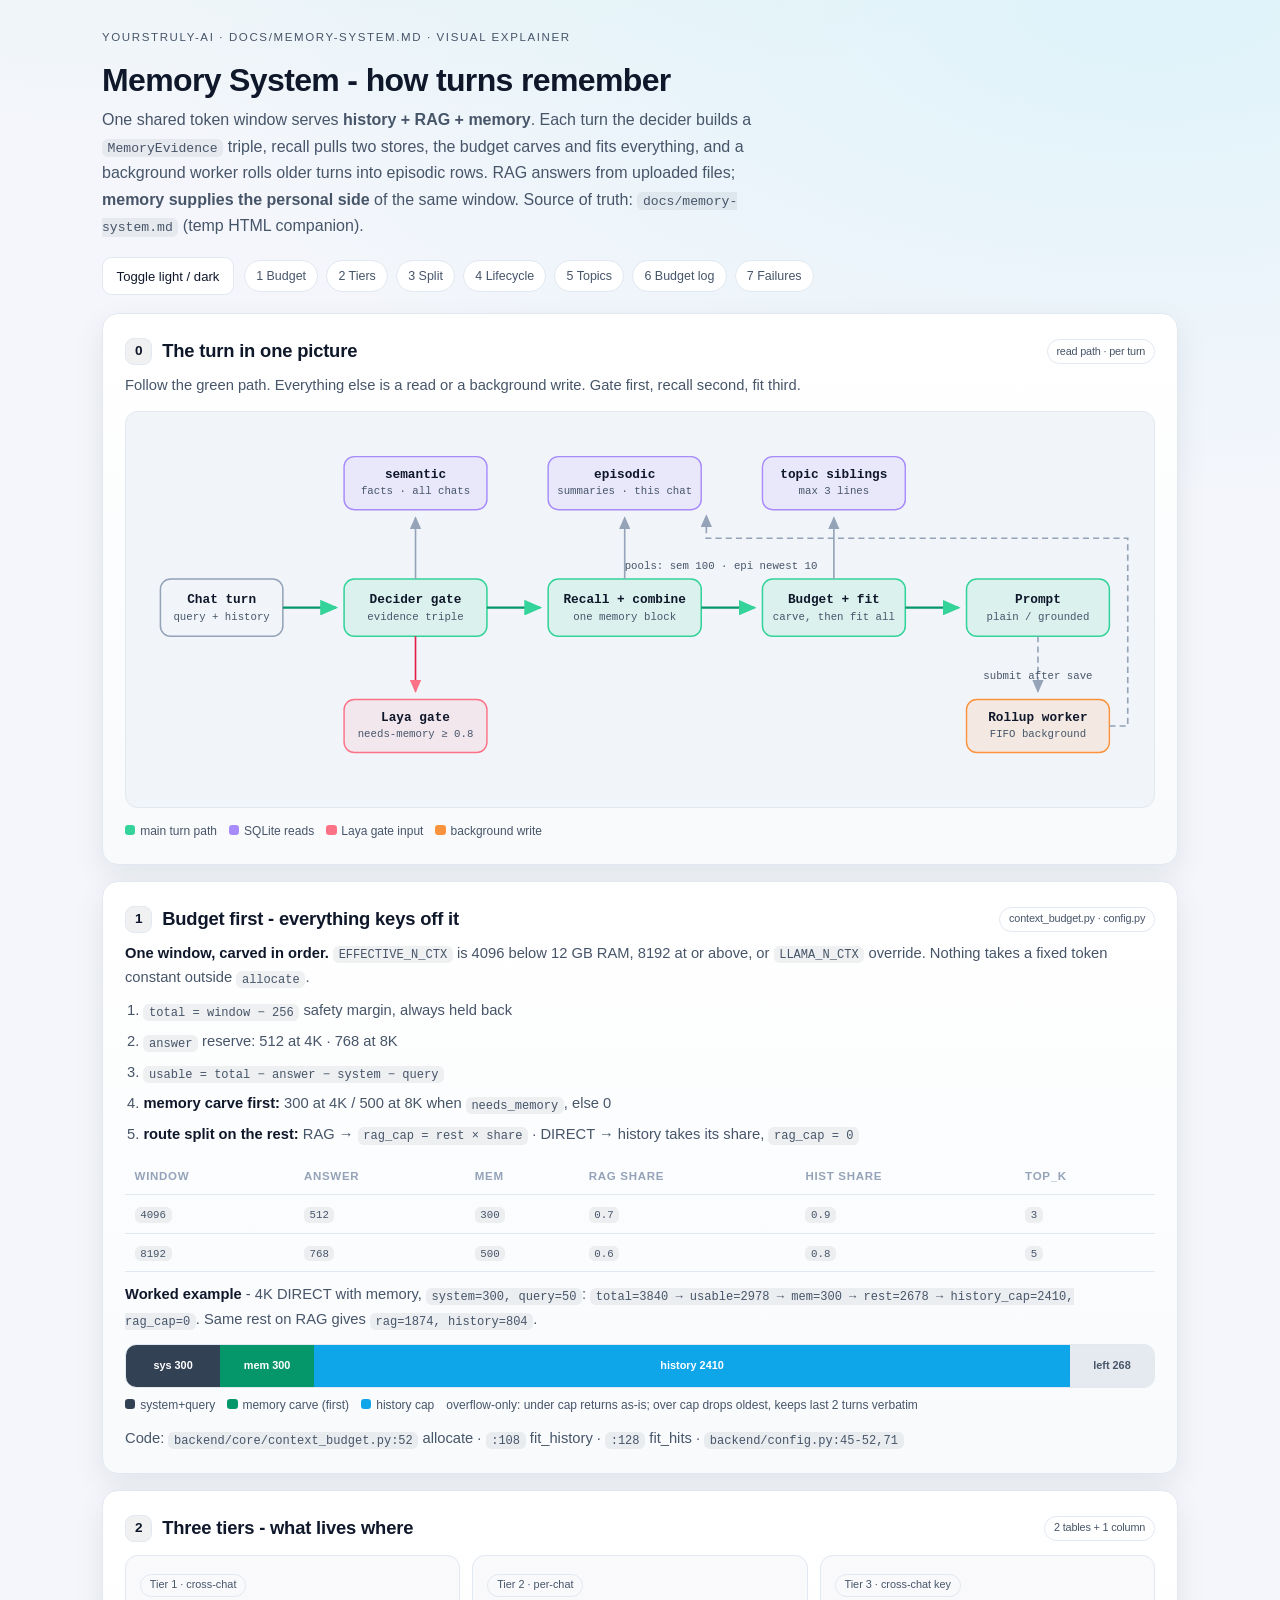
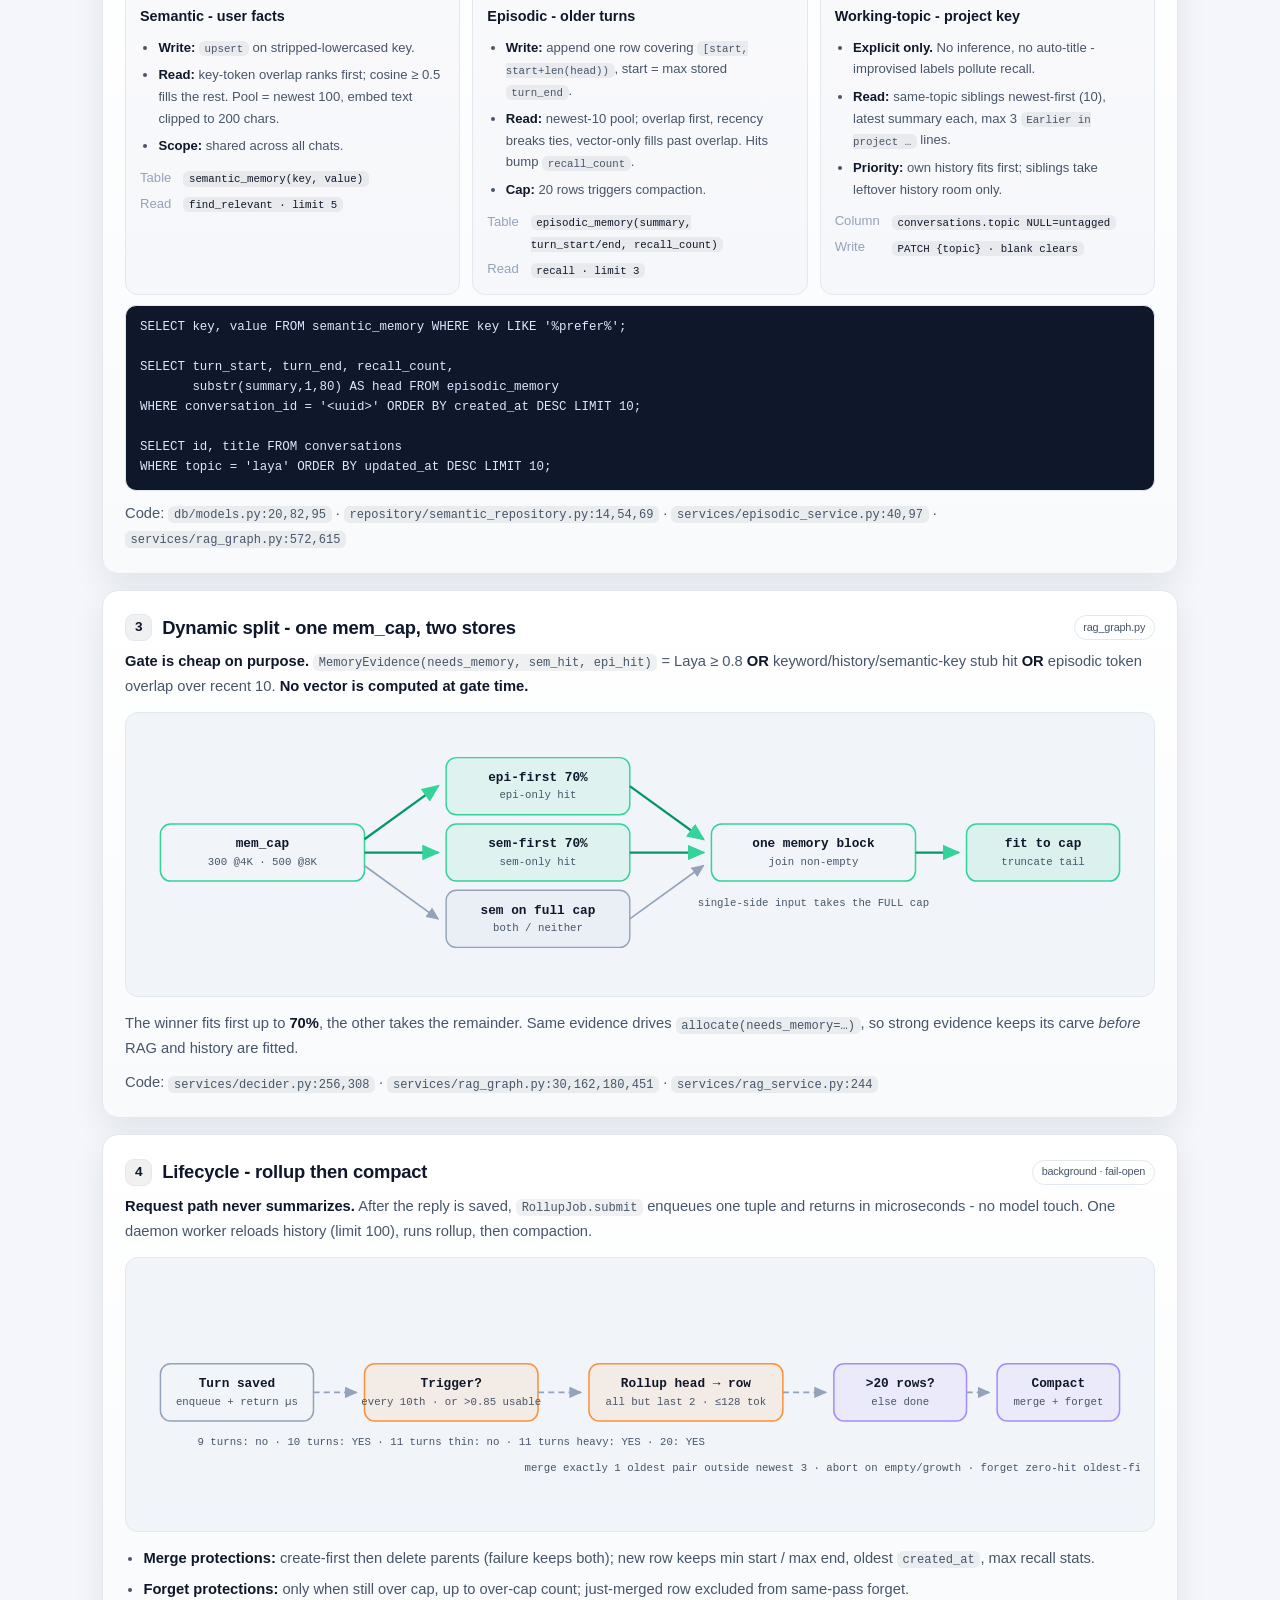
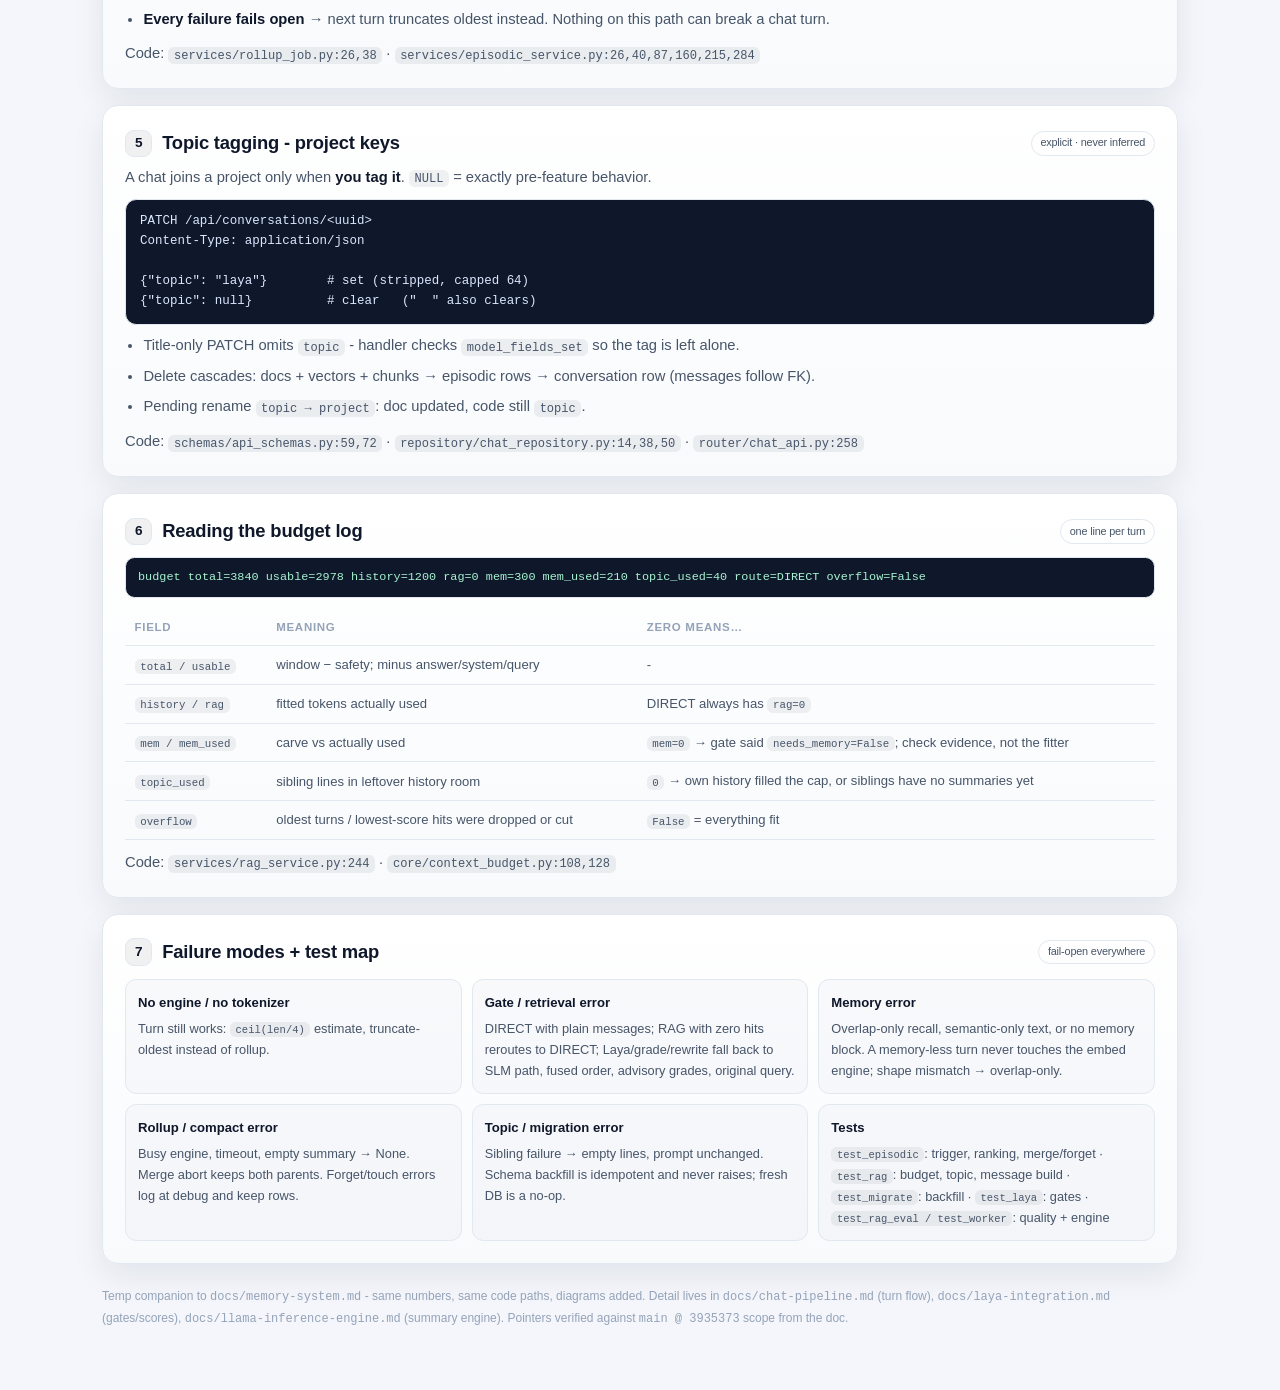
==== docs/memory-system-explainer.html @ 75b78ed2 "Fixed episodic memory rollup and doc update" ====
<!DOCTYPE html>
<html lang="en" data-theme="dark">
<head>
<meta charset="UTF-8">
<meta name="viewport" content="width=device-width, initial-scale=1.0">
<title>Memory System - Visual Explainer</title>
<script>
(function(){try{var t=null;try{t=localStorage.getItem('mem-ex-theme');}catch(_){}if(t!=='light'&&t!=='dark'){t=window.matchMedia('(prefers-color-scheme: light)').matches?'light':'dark';}document.documentElement.setAttribute('data-theme',t);}catch(_){}})();
function toggleTheme(){var h=document.documentElement;var n=h.getAttribute('data-theme')==='dark'?'light':'dark';h.setAttribute('data-theme',n);try{localStorage.setItem('mem-ex-theme',n);}catch(_){}}
</script>
<style>
:root,[data-theme="dark"]{--bg:#070b16;--bg2:#0b1224;--panel:#0f1830;--panel2:#111c36;--border:#1e2b4d;--text:#e8edf7;--muted:#9aa7c4;--faint:#64748b;--acc:#34d399;--acc2:#22d3ee;--amber:#fbbf24;--rose:#fb7185;--vio:#a78bfa;--chip:rgba(148,163,184,.12);--code-bg:#0a1122;--shadow:0 12px 40px rgba(0,0,0,.35);}
[data-theme="light"]{--bg:#f4f6fb;--bg2:#eef1f8;--panel:#ffffff;--panel2:#f8fafc;--border:#e2e8f0;--text:#0f172a;--muted:#475569;--faint:#94a3b8;--acc:#059669;--acc2:#0284c7;--amber:#b45309;--rose:#e11d48;--vio:#7c3aed;--chip:rgba(15,23,42,.06);--code-bg:#0f172a;--shadow:0 12px 32px rgba(15,23,42,.08);}
*{margin:0;padding:0;box-sizing:border-box}
body{font-family:-apple-system,BlinkMacSystemFont,"Segoe UI",Roboto,Inter,Arial,sans-serif;background:radial-gradient(1200px 600px at 20% -10%,rgba(52,211,153,.12),transparent),radial-gradient(1000px 500px at 90% 0%,rgba(34,211,238,.1),transparent),var(--bg);color:var(--text);line-height:1.65;min-height:100vh}
a{color:var(--acc2)}
.wrap{max-width:1120px;margin:0 auto;padding:28px 22px 80px}
.topbar{display:flex;align-items:center;gap:12px;flex-wrap:wrap;margin-bottom:14px}
.eyebrow{font-size:.72rem;letter-spacing:.14em;text-transform:uppercase;color:var(--muted)}
h1{font-size:2rem;letter-spacing:-.02em;line-height:1.2}
.sub{color:var(--muted);max-width:78ch;margin-top:8px}
.sub code,.card code,.fitem code,td code,li code{font-family:ui-monospace,SFMono-Regular,Menlo,Consolas,monospace;font-size:.82em;background:var(--chip);padding:.1rem .35rem;border-radius:.35rem}
.toolbar{display:flex;gap:10px;align-items:center;margin:18px 0;flex-wrap:wrap}
button{font:inherit;font-size:.82rem;background:var(--panel);color:var(--text);border:1px solid var(--border);border-radius:.6rem;padding:.45rem .85rem;cursor:pointer}
button:hover{border-color:var(--acc)}
.toc{display:flex;gap:8px;flex-wrap:wrap}
.toc a{font-size:.78rem;text-decoration:none;color:var(--muted);border:1px solid var(--border);background:var(--panel);padding:.3rem .7rem;border-radius:999px}
.toc a:hover{color:var(--text);border-color:var(--acc)}
.grid{display:grid;gap:16px}
.card{background:linear-gradient(180deg,var(--panel),var(--panel2));border:1px solid var(--border);border-radius:1rem;padding:22px;box-shadow:var(--shadow)}
.card h2{font-size:1.15rem;letter-spacing:-.01em;margin-bottom:6px;display:flex;gap:10px;align-items:center}
.num{display:inline-flex;width:1.7rem;height:1.7rem;border-radius:.55rem;align-items:center;justify-content:center;font-size:.85rem;font-weight:700;background:var(--chip);border:1px solid var(--border);flex:none}
.card h2 .tag{margin-left:auto;font-size:.68rem;color:var(--muted);font-weight:400;border:1px solid var(--border);padding:.15rem .55rem;border-radius:999px;white-space:nowrap}
.card p,.card li{color:var(--muted);font-size:.92rem}
.card p strong,.card li strong{color:var(--text)}
.card ul,.card ol{padding-left:1.15rem;margin-top:8px;display:grid;gap:6px}
.diagram{background:rgba(0,0,0,.18);border:1px solid var(--border);border-radius:.8rem;padding:14px;margin:14px 0;overflow-x:auto}
[data-theme="light"] .diagram{background:#f1f5f9}
.diagram svg{display:block;min-width:760px;width:100%;height:auto;font-family:ui-monospace,Menlo,Consolas,monospace}
.nt{font-size:12.5px;font-weight:700;fill:var(--text)}
.ns{font-size:10.5px;fill:var(--muted)}
.el{font-size:10.5px;fill:var(--muted)}
.edge{stroke:var(--faint);stroke-width:1.6;fill:none}
.edge.main{stroke:var(--acc);stroke-width:2.2}
.edge.gate{stroke:var(--rose);stroke-width:1.6}
.edge.bg{stroke-dasharray:6 4}
.cols{display:grid;grid-template-columns:repeat(auto-fit,minmax(240px,1fr));gap:12px;margin-top:12px}
.tier{border:1px solid var(--border);border-radius:.8rem;padding:14px;background:rgba(148,163,184,.05)}
.tier h3{font-size:.9rem;margin-bottom:6px}
.tier p,.tier li{font-size:.82rem}
.pill{display:inline-block;font-size:.68rem;border:1px solid var(--border);border-radius:999px;padding:.1rem .55rem;margin-bottom:8px;color:var(--muted)}
.kv{display:grid;grid-template-columns:auto 1fr;gap:4px 12px;font-size:.82rem;margin-top:10px}
.kv dt{color:var(--faint)} .kv dd{color:var(--muted)}
.kv dd code{color:var(--text)}
pre{background:var(--code-bg);color:#dbe7ff;border:1px solid var(--border);border-radius:.7rem;padding:12px 14px;overflow-x:auto;font-size:.78rem;line-height:1.6;margin-top:10px}
.bar{display:flex;height:44px;border-radius:.7rem;overflow:hidden;border:1px solid var(--border);margin-top:12px;font-size:.68rem;font-weight:700}
.bar div{display:flex;align-items:center;justify-content:center;white-space:nowrap;overflow:hidden}
.b-sys{background:#334155;color:#fff}.b-mem{background:#059669;color:#fff}.b-hist{background:#0ea5e9;color:#fff}.b-rag{background:#7c3aed;color:#fff}.b-left{background:rgba(148,163,184,.2);color:var(--muted)}
.legend{display:flex;gap:12px;flex-wrap:wrap;font-size:.75rem;color:var(--muted);margin-top:8px}
.sw{display:inline-block;width:.65rem;height:.65rem;border-radius:.2rem;margin-right:.3rem;vertical-align:baseline}
table{width:100%;border-collapse:collapse;margin-top:12px;font-size:.82rem}
th,td{text-align:left;padding:.5rem .6rem;border-bottom:1px solid var(--border)}
th{color:var(--faint);font-weight:600;font-size:.72rem;text-transform:uppercase;letter-spacing:.06em}
td{color:var(--muted)}
.logline{font-family:ui-monospace,Menlo,Consolas,monospace;font-size:.74rem;background:var(--code-bg);color:#a7f3d0;border:1px solid var(--border);border-radius:.6rem;padding:10px 12px;margin-top:10px;overflow-x:auto;white-space:nowrap}
.fail{display:grid;grid-template-columns:repeat(auto-fit,minmax(260px,1fr));gap:10px;margin-top:12px}
.fitem{border:1px solid var(--border);border-radius:.7rem;padding:12px;font-size:.8rem;color:var(--muted);background:rgba(148,163,184,.05)}
.fitem b{color:var(--text);display:block;margin-bottom:4px;font-size:.82rem}
footer{color:var(--faint);font-size:.75rem;margin-top:22px;line-height:1.7}
.src{font-size:.75rem;color:var(--faint);margin-top:10px}
@media(max-width:640px){h1{font-size:1.5rem}.card{padding:16px}}
</style>
</head>
<body>
<div class="wrap">
<div class="topbar"><span class="eyebrow">YoursTruly-AI · docs/memory-system.md · visual explainer</span></div>
<h1>Memory System - how turns remember</h1>
<p class="sub">One shared token window serves <strong>history + RAG + memory</strong>. Each turn the decider builds a <code>MemoryEvidence</code> triple, recall pulls two stores, the budget carves and fits everything, and a background worker rolls older turns into episodic rows. RAG answers from uploaded files; <strong>memory supplies the personal side</strong> of the same window. Source of truth: <code>docs/memory-system.md</code> (temp HTML companion).</p>
<div class="toolbar">
<button onclick="toggleTheme()">Toggle light / dark</button>
<div class="toc">
<a href="#budget">1 Budget</a><a href="#tiers">2 Tiers</a><a href="#split">3 Split</a><a href="#lifecycle">4 Lifecycle</a><a href="#topic">5 Topics</a><a href="#log">6 Budget log</a><a href="#fail">7 Failures</a>
</div>
</div>

<div class="grid">

<!-- OVERVIEW -->
<div class="card">
<h2><span class="num">0</span> The turn in one picture <span class="tag">read path · per turn</span></h2>
<p>Follow the green path. Everything else is a read or a background write. Gate first, recall second, fit third.</p>
<div class="diagram">
<svg viewBox="0 0 980 360" role="img" aria-label="Memory turn overview">
<defs><marker id="aM" markerWidth="8" markerHeight="7" refX="7" refY="3.5" orient="auto"><path d="M0,0 L8,3.5 L0,7 z" fill="#34d399"></path></marker><marker id="aG" markerWidth="8" markerHeight="7" refX="7" refY="3.5" orient="auto"><path d="M0,0 L8,3.5 L0,7 z" fill="#94a3b8"></path></marker><marker id="aR" markerWidth="8" markerHeight="7" refX="7" refY="3.5" orient="auto"><path d="M0,0 L8,3.5 L0,7 z" fill="#fb7185"></path></marker></defs>
<rect x="20" y="150" width="120" height="56" rx="10" fill="none" stroke="#94a3b8" stroke-width="1.5"/><text class="nt" x="80" y="173" text-anchor="middle">Chat turn</text><text class="ns" x="80" y="190" text-anchor="middle">query + history</text>
<rect x="200" y="150" width="140" height="56" rx="10" fill="rgba(52,211,153,.12)" stroke="#34d399" stroke-width="1.5"/><text class="nt" x="270" y="173" text-anchor="middle">Decider gate</text><text class="ns" x="270" y="190" text-anchor="middle">evidence triple</text>
<rect x="400" y="150" width="150" height="56" rx="10" fill="rgba(52,211,153,.12)" stroke="#34d399" stroke-width="1.5"/><text class="nt" x="475" y="173" text-anchor="middle">Recall + combine</text><text class="ns" x="475" y="190" text-anchor="middle">one memory block</text>
<rect x="610" y="150" width="140" height="56" rx="10" fill="rgba(52,211,153,.12)" stroke="#34d399" stroke-width="1.5"/><text class="nt" x="680" y="173" text-anchor="middle">Budget + fit</text><text class="ns" x="680" y="190" text-anchor="middle">carve, then fit all</text>
<rect x="810" y="150" width="140" height="56" rx="10" fill="rgba(52,211,153,.12)" stroke="#34d399" stroke-width="1.5"/><text class="nt" x="880" y="173" text-anchor="middle">Prompt</text><text class="ns" x="880" y="190" text-anchor="middle">plain / grounded</text>
<rect x="200" y="30" width="140" height="52" rx="10" fill="rgba(167,139,250,.12)" stroke="#a78bfa" stroke-width="1.4"/><text class="nt" x="270" y="51" text-anchor="middle">semantic</text><text class="ns" x="270" y="67" text-anchor="middle">facts · all chats</text>
<rect x="400" y="30" width="150" height="52" rx="10" fill="rgba(167,139,250,.12)" stroke="#a78bfa" stroke-width="1.4"/><text class="nt" x="475" y="51" text-anchor="middle">episodic</text><text class="ns" x="475" y="67" text-anchor="middle">summaries · this chat</text>
<rect x="610" y="30" width="140" height="52" rx="10" fill="rgba(167,139,250,.12)" stroke="#a78bfa" stroke-width="1.4"/><text class="nt" x="680" y="51" text-anchor="middle">topic siblings</text><text class="ns" x="680" y="67" text-anchor="middle">max 3 lines</text>
<rect x="200" y="268" width="140" height="52" rx="10" fill="rgba(251,113,133,.1)" stroke="#fb7185" stroke-width="1.4"/><text class="nt" x="270" y="289" text-anchor="middle">Laya gate</text><text class="ns" x="270" y="305" text-anchor="middle">needs-memory ≥ 0.8</text>
<rect x="810" y="268" width="140" height="52" rx="10" fill="rgba(251,146,60,.12)" stroke="#fb923c" stroke-width="1.4"/><text class="nt" x="880" y="289" text-anchor="middle">Rollup worker</text><text class="ns" x="880" y="305" text-anchor="middle">FIFO background</text>
<line class="edge main" x1="140" y1="178" x2="192" y2="178" marker-end="url(#aM)"/><line class="edge main" x1="340" y1="178" x2="392" y2="178" marker-end="url(#aM)"/><line class="edge main" x1="550" y1="178" x2="602" y2="178" marker-end="url(#aM)"/><line class="edge main" x1="750" y1="178" x2="802" y2="178" marker-end="url(#aM)"/>
<line class="edge" x1="270" y1="150" x2="270" y2="90" marker-end="url(#aG)"/>
<line class="edge" x1="475" y1="150" x2="475" y2="90" marker-end="url(#aG)"/>
<line class="edge" x1="680" y1="150" x2="680" y2="90" marker-end="url(#aG)"/>
<line class="edge gate" x1="270" y1="206" x2="270" y2="260" marker-end="url(#aR)"/>
<line class="edge bg" x1="880" y1="206" x2="880" y2="260" marker-end="url(#aG)"/>
<path class="edge bg" d="M 950 294 L 968 294 L 968 110 L 555 110 L 555 88" marker-end="url(#aG)"/>
<text class="el" x="475" y="140">pools: sem 100 · epi newest 10</text>
<text class="el" x="880" y="248" text-anchor="middle">submit after save</text>
</svg>
</div>
<div class="legend"><span><span class="sw" style="background:#34d399"></span>main turn path</span><span><span class="sw" style="background:#a78bfa"></span>SQLite reads</span><span><span class="sw" style="background:#fb7185"></span>Laya gate input</span><span><span class="sw" style="background:#fb923c"></span>background write</span></div>
</div>

<!-- 1 BUDGET -->
<div class="card" id="budget">
<h2><span class="num">1</span> Budget first - everything keys off it <span class="tag">context_budget.py · config.py</span></h2>
<p><strong>One window, carved in order.</strong> <code>EFFECTIVE_N_CTX</code> is 4096 below 12 GB RAM, 8192 at or above, or <code>LLAMA_N_CTX</code> override. Nothing takes a fixed token constant outside <code>allocate</code>.</p>
<ol>
<li><code>total = window − 256</code> safety margin, always held back</li>
<li><code>answer</code> reserve: 512 at 4K · 768 at 8K</li>
<li><code>usable = total − answer − system − query</code></li>
<li><strong>memory carve first:</strong> 300 at 4K / 500 at 8K when <code>needs_memory</code>, else 0</li>
<li><strong>route split on the rest:</strong> RAG → <code>rag_cap = rest × share</code> · DIRECT → history takes its share, <code>rag_cap = 0</code></li>
</ol>
<table><tr><th>Window</th><th>Answer</th><th>Mem</th><th>RAG share</th><th>Hist share</th><th>top_k</th></tr>
<tr><td><code>4096</code></td><td><code>512</code></td><td><code>300</code></td><td><code>0.7</code></td><td><code>0.9</code></td><td><code>3</code></td></tr>
<tr><td><code>8192</code></td><td><code>768</code></td><td><code>500</code></td><td><code>0.6</code></td><td><code>0.8</code></td><td><code>5</code></td></tr></table>
<p style="margin-top:10px"><strong>Worked example</strong> - 4K DIRECT with memory, <code>system=300, query=50</code>: <code>total=3840 → usable=2978 → mem=300 → rest=2678 → history_cap=2410, rag_cap=0</code>. Same rest on RAG gives <code>rag=1874, history=804</code>.</p>
<div class="bar"><div class="b-sys" style="flex:300">sys 300</div><div class="b-mem" style="flex:300">mem 300</div><div class="b-hist" style="flex:2410">history 2410</div><div class="b-left" style="flex:268">left 268</div></div>
<div class="legend"><span><span class="sw" style="background:#334155"></span>system+query</span><span><span class="sw" style="background:#059669"></span>memory carve (first)</span><span><span class="sw" style="background:#0ea5e9"></span>history cap</span><span>overflow-only: under cap returns as-is; over cap drops oldest, keeps last 2 turns verbatim</span></div>
<p class="src">Code: <code>backend/core/context_budget.py:52</code> allocate · <code>:108</code> fit_history · <code>:128</code> fit_hits · <code>backend/config.py:45-52,71</code></p>
</div>

<!-- 2 TIERS -->
<div class="card" id="tiers">
<h2><span class="num">2</span> Three tiers - what lives where <span class="tag">2 tables + 1 column</span></h2>
<div class="cols">
<div class="tier"><span class="pill">Tier 1 · cross-chat</span><h3>Semantic - user facts</h3>
<ul><li><strong>Write:</strong> <code>upsert</code> on stripped-lowercased key.</li><li><strong>Read:</strong> key-token overlap ranks first; cosine ≥ 0.5 fills the rest. Pool = newest 100, embed text clipped to 200 chars.</li><li><strong>Scope:</strong> shared across all chats.</li></ul>
<dl class="kv"><dt>Table</dt><dd><code>semantic_memory(key, value)</code></dd><dt>Read</dt><dd><code>find_relevant · limit 5</code></dd></dl></div>
<div class="tier"><span class="pill">Tier 2 · per-chat</span><h3>Episodic - older turns</h3>
<ul><li><strong>Write:</strong> append one row covering <code>[start, start+len(head))</code>, start = max stored <code>turn_end</code>.</li><li><strong>Read:</strong> newest-10 pool; overlap first, recency breaks ties, vector-only fills past overlap. Hits bump <code>recall_count</code>.</li><li><strong>Cap:</strong> 20 rows triggers compaction.</li></ul>
<dl class="kv"><dt>Table</dt><dd><code>episodic_memory(summary, turn_start/end, recall_count)</code></dd><dt>Read</dt><dd><code>recall · limit 3</code></dd></dl></div>
<div class="tier"><span class="pill">Tier 3 · cross-chat key</span><h3>Working-topic - project key</h3>
<ul><li><strong>Explicit only.</strong> No inference, no auto-title - improvised labels pollute recall.</li><li><strong>Read:</strong> same-topic siblings newest-first (10), latest summary each, max 3 <code>Earlier in project …</code> lines.</li><li><strong>Priority:</strong> own history fits first; siblings take leftover history room only.</li></ul>
<dl class="kv"><dt>Column</dt><dd><code>conversations.topic NULL=untagged</code></dd><dt>Write</dt><dd><code>PATCH {topic} · blank clears</code></dd></dl></div>
</div>
<pre>SELECT key, value FROM semantic_memory WHERE key LIKE '%prefer%';

SELECT turn_start, turn_end, recall_count,
       substr(summary,1,80) AS head FROM episodic_memory
WHERE conversation_id = '&lt;uuid&gt;' ORDER BY created_at DESC LIMIT 10;

SELECT id, title FROM conversations
WHERE topic = 'laya' ORDER BY updated_at DESC LIMIT 10;</pre>
<p class="src">Code: <code>db/models.py:20,82,95</code> · <code>repository/semantic_repository.py:14,54,69</code> · <code>services/episodic_service.py:40,97</code> · <code>services/rag_graph.py:572,615</code></p>
</div>

<!-- 3 SPLIT -->
<div class="card" id="split">
<h2><span class="num">3</span> Dynamic split - one mem_cap, two stores <span class="tag">rag_graph.py</span></h2>
<p><strong>Gate is cheap on purpose.</strong> <code>MemoryEvidence(needs_memory, sem_hit, epi_hit)</code> = Laya ≥ 0.8 <strong>OR</strong> keyword/history/semantic-key stub hit <strong>OR</strong> episodic token overlap over recent 10. <strong>No vector is computed at gate time.</strong></p>
<div class="diagram">
<svg viewBox="0 0 980 250" role="img" aria-label="Memory split diagram">
<rect x="20" y="95" width="200" height="56" rx="10" fill="none" stroke="#34d399" stroke-width="1.5"/><text class="nt" x="120" y="118" text-anchor="middle">mem_cap</text><text class="ns" x="120" y="135" text-anchor="middle">300 @4K · 500 @8K</text>
<rect x="300" y="30" width="180" height="56" rx="10" fill="rgba(52,211,153,.1)" stroke="#34d399" stroke-width="1.4"/><text class="nt" x="390" y="53" text-anchor="middle">epi-first 70%</text><text class="ns" x="390" y="70" text-anchor="middle">epi-only hit</text>
<rect x="300" y="95" width="180" height="56" rx="10" fill="rgba(52,211,153,.1)" stroke="#34d399" stroke-width="1.4"/><text class="nt" x="390" y="118" text-anchor="middle">sem-first 70%</text><text class="ns" x="390" y="135" text-anchor="middle">sem-only hit</text>
<rect x="300" y="160" width="180" height="56" rx="10" fill="rgba(148,163,184,.08)" stroke="#94a3b8" stroke-width="1.4"/><text class="nt" x="390" y="183" text-anchor="middle">sem on full cap</text><text class="ns" x="390" y="200" text-anchor="middle">both / neither</text>
<rect x="560" y="95" width="200" height="56" rx="10" fill="none" stroke="#34d399" stroke-width="1.5"/><text class="nt" x="660" y="118" text-anchor="middle">one memory block</text><text class="ns" x="660" y="135" text-anchor="middle">join non-empty</text>
<rect x="810" y="95" width="150" height="56" rx="10" fill="rgba(52,211,153,.12)" stroke="#34d399" stroke-width="1.5"/><text class="nt" x="885" y="118" text-anchor="middle">fit to cap</text><text class="ns" x="885" y="135" text-anchor="middle">truncate tail</text>
<line class="edge main" x1="220" y1="110" x2="292" y2="58" marker-end="url(#aM)"/><line class="edge main" x1="220" y1="123" x2="292" y2="123" marker-end="url(#aM)"/><line class="edge" x1="220" y1="136" x2="292" y2="188" marker-end="url(#aG)"/>
<line class="edge main" x1="480" y1="58" x2="552" y2="110" marker-end="url(#aM)"/><line class="edge main" x1="480" y1="123" x2="552" y2="123" marker-end="url(#aM)"/><line class="edge" x1="480" y1="188" x2="552" y2="136" marker-end="url(#aG)"/>
<line class="edge main" x1="760" y1="123" x2="802" y2="123" marker-end="url(#aM)"/>
<text class="el" x="660" y="175" text-anchor="middle">single-side input takes the FULL cap</text>
</svg>
</div>
<p>The winner fits first up to <strong>70%</strong>, the other takes the remainder. Same evidence drives <code>allocate(needs_memory=…)</code>, so strong evidence keeps its carve <em>before</em> RAG and history are fitted.</p>
<p class="src">Code: <code>services/decider.py:256,308</code> · <code>services/rag_graph.py:30,162,180,451</code> · <code>services/rag_service.py:244</code></p>
</div>

<!-- 4 LIFECYCLE -->
<div class="card" id="lifecycle">
<h2><span class="num">4</span> Lifecycle - rollup then compact <span class="tag">background · fail-open</span></h2>
<p><strong>Request path never summarizes.</strong> After the reply is saved, <code>RollupJob.submit</code> enqueues one tuple and returns in microseconds - no model touch. One daemon worker reloads history (limit 100), runs rollup, then compaction.</p>
<div class="diagram">
<svg viewBox="0 0 980 240" role="img" aria-label="Rollup and compaction lifecycle">
<rect x="20" y="90" width="150" height="56" rx="10" fill="none" stroke="#94a3b8" stroke-width="1.5"/><text class="nt" x="95" y="113" text-anchor="middle">Turn saved</text><text class="ns" x="95" y="130" text-anchor="middle">enqueue + return µs</text>
<rect x="220" y="90" width="170" height="56" rx="10" fill="rgba(251,146,60,.1)" stroke="#fb923c" stroke-width="1.5"/><text class="nt" x="305" y="113" text-anchor="middle">Trigger?</text><text class="ns" x="305" y="130" text-anchor="middle">every 10th · or &gt;0.85 usable</text>
<rect x="440" y="90" width="190" height="56" rx="10" fill="rgba(251,146,60,.1)" stroke="#fb923c" stroke-width="1.5"/><text class="nt" x="535" y="113" text-anchor="middle">Rollup head → row</text><text class="ns" x="535" y="130" text-anchor="middle">all but last 2 · ≤128 tok</text>
<rect x="680" y="90" width="130" height="56" rx="10" fill="rgba(167,139,250,.1)" stroke="#a78bfa" stroke-width="1.5"/><text class="nt" x="745" y="113" text-anchor="middle">&gt;20 rows?</text><text class="ns" x="745" y="130" text-anchor="middle">else done</text>
<rect x="840" y="90" width="120" height="56" rx="10" fill="rgba(167,139,250,.1)" stroke="#a78bfa" stroke-width="1.5"/><text class="nt" x="900" y="113" text-anchor="middle">Compact</text><text class="ns" x="900" y="130" text-anchor="middle">merge + forget</text>
<line class="edge bg" x1="170" y1="118" x2="212" y2="118" marker-end="url(#aG)"/><line class="edge bg" x1="390" y1="118" x2="432" y2="118" marker-end="url(#aG)"/><line class="edge bg" x1="630" y1="118" x2="672" y2="118" marker-end="url(#aG)"/><line class="edge bg" x1="810" y1="118" x2="832" y2="118" marker-end="url(#aG)"/>
<text class="el" x="305" y="170" text-anchor="middle">9 turns: no · 10 turns: YES · 11 turns thin: no · 11 turns heavy: YES · 20: YES</text>
<text class="el" x="745" y="195" text-anchor="middle">merge exactly 1 oldest pair outside newest 3 · abort on empty/growth · forget zero-hit oldest-first outside newest 10</text>
</svg>
</div>
<ul>
<li><strong>Merge protections:</strong> create-first then delete parents (failure keeps both); new row keeps min start / max end, oldest <code>created_at</code>, max recall stats.</li>
<li><strong>Forget protections:</strong> only when still over cap, up to over-cap count; just-merged row excluded from same-pass forget.</li>
<li><strong>Every failure fails open</strong> → next turn truncates oldest instead. Nothing on this path can break a chat turn.</li>
</ul>
<p class="src">Code: <code>services/rollup_job.py:26,38</code> · <code>services/episodic_service.py:26,40,87,160,215,284</code></p>
</div>

<!-- 5 TOPIC -->
<div class="card" id="topic">
<h2><span class="num">5</span> Topic tagging - project keys <span class="tag">explicit · never inferred</span></h2>
<p>A chat joins a project only when <strong>you tag it</strong>. <code>NULL</code> = exactly pre-feature behavior.</p>
<pre>PATCH /api/conversations/&lt;uuid&gt;
Content-Type: application/json

{"topic": "laya"}        # set (stripped, capped 64)
{"topic": null}          # clear   ("  " also clears)</pre>
<ul>
<li>Title-only PATCH omits <code>topic</code> - handler checks <code>model_fields_set</code> so the tag is left alone.</li>
<li>Delete cascades: docs + vectors + chunks → episodic rows → conversation row (messages follow FK).</li>
<li>Pending rename <code>topic → project</code>: doc updated, code still <code>topic</code>.</li>
</ul>
<p class="src">Code: <code>schemas/api_schemas.py:59,72</code> · <code>repository/chat_repository.py:14,38,50</code> · <code>router/chat_api.py:258</code></p>
</div>

<!-- 6 LOG -->
<div class="card" id="log">
<h2><span class="num">6</span> Reading the budget log <span class="tag">one line per turn</span></h2>
<div class="logline">budget total=3840 usable=2978 history=1200 rag=0 mem=300 mem_used=210 topic_used=40 route=DIRECT overflow=False</div>
<table><tr><th>Field</th><th>Meaning</th><th>Zero means…</th></tr>
<tr><td><code>total / usable</code></td><td>window − safety; minus answer/system/query</td><td>-</td></tr>
<tr><td><code>history / rag</code></td><td>fitted tokens actually used</td><td>DIRECT always has <code>rag=0</code></td></tr>
<tr><td><code>mem / mem_used</code></td><td>carve vs actually used</td><td><code>mem=0</code> → gate said <code>needs_memory=False</code>; check evidence, not the fitter</td></tr>
<tr><td><code>topic_used</code></td><td>sibling lines in leftover history room</td><td><code>0</code> → own history filled the cap, or siblings have no summaries yet</td></tr>
<tr><td><code>overflow</code></td><td>oldest turns / lowest-score hits were dropped or cut</td><td><code>False</code> = everything fit</td></tr></table>
<p class="src">Code: <code>services/rag_service.py:244</code> · <code>core/context_budget.py:108,128</code></p>
</div>

<!-- 7 FAIL -->
<div class="card" id="fail">
<h2><span class="num">7</span> Failure modes + test map <span class="tag">fail-open everywhere</span></h2>
<div class="fail">
<div class="fitem"><b>No engine / no tokenizer</b>Turn still works: <code>ceil(len/4)</code> estimate, truncate-oldest instead of rollup.</div>
<div class="fitem"><b>Gate / retrieval error</b>DIRECT with plain messages; RAG with zero hits reroutes to DIRECT; Laya/grade/rewrite fall back to SLM path, fused order, advisory grades, original query.</div>
<div class="fitem"><b>Memory error</b>Overlap-only recall, semantic-only text, or no memory block. A memory-less turn never touches the embed engine; shape mismatch → overlap-only.</div>
<div class="fitem"><b>Rollup / compact error</b>Busy engine, timeout, empty summary → None. Merge abort keeps both parents. Forget/touch errors log at debug and keep rows.</div>
<div class="fitem"><b>Topic / migration error</b>Sibling failure → empty lines, prompt unchanged. Schema backfill is idempotent and never raises; fresh DB is a no-op.</div>
<div class="fitem"><b>Tests</b><code>test_episodic</code>: trigger, ranking, merge/forget · <code>test_rag</code>: budget, topic, message build · <code>test_migrate</code>: backfill · <code>test_laya</code>: gates · <code>test_rag_eval / test_worker</code>: quality + engine</div>
</div>
</div>

</div>
<footer>Temp companion to <code>docs/memory-system.md</code> - same numbers, same code paths, diagrams added. Detail lives in <code>docs/chat-pipeline.md</code> (turn flow), <code>docs/laya-integration.md</code> (gates/scores), <code>docs/llama-inference-engine.md</code> (summary engine). Pointers verified against <code>main @ 3935373</code> scope from the doc.</footer>
</div>
</body>
</html>
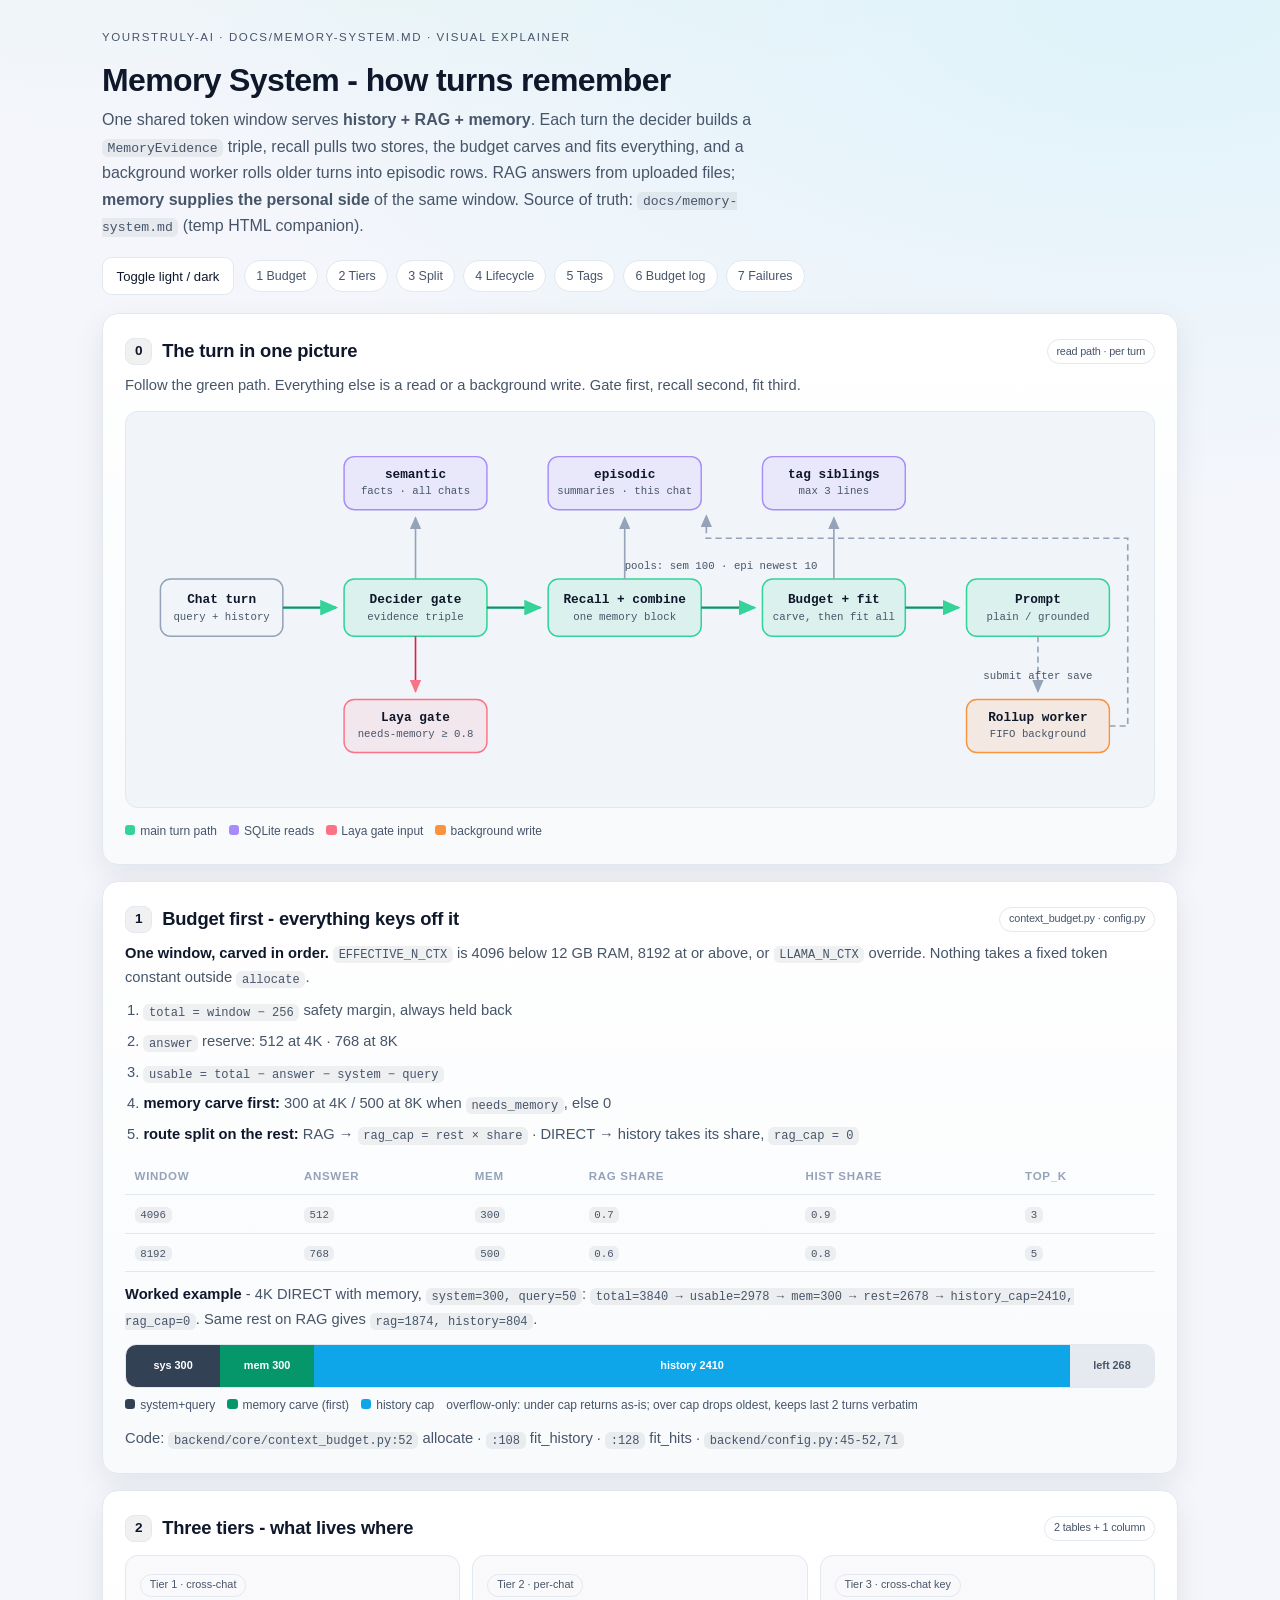
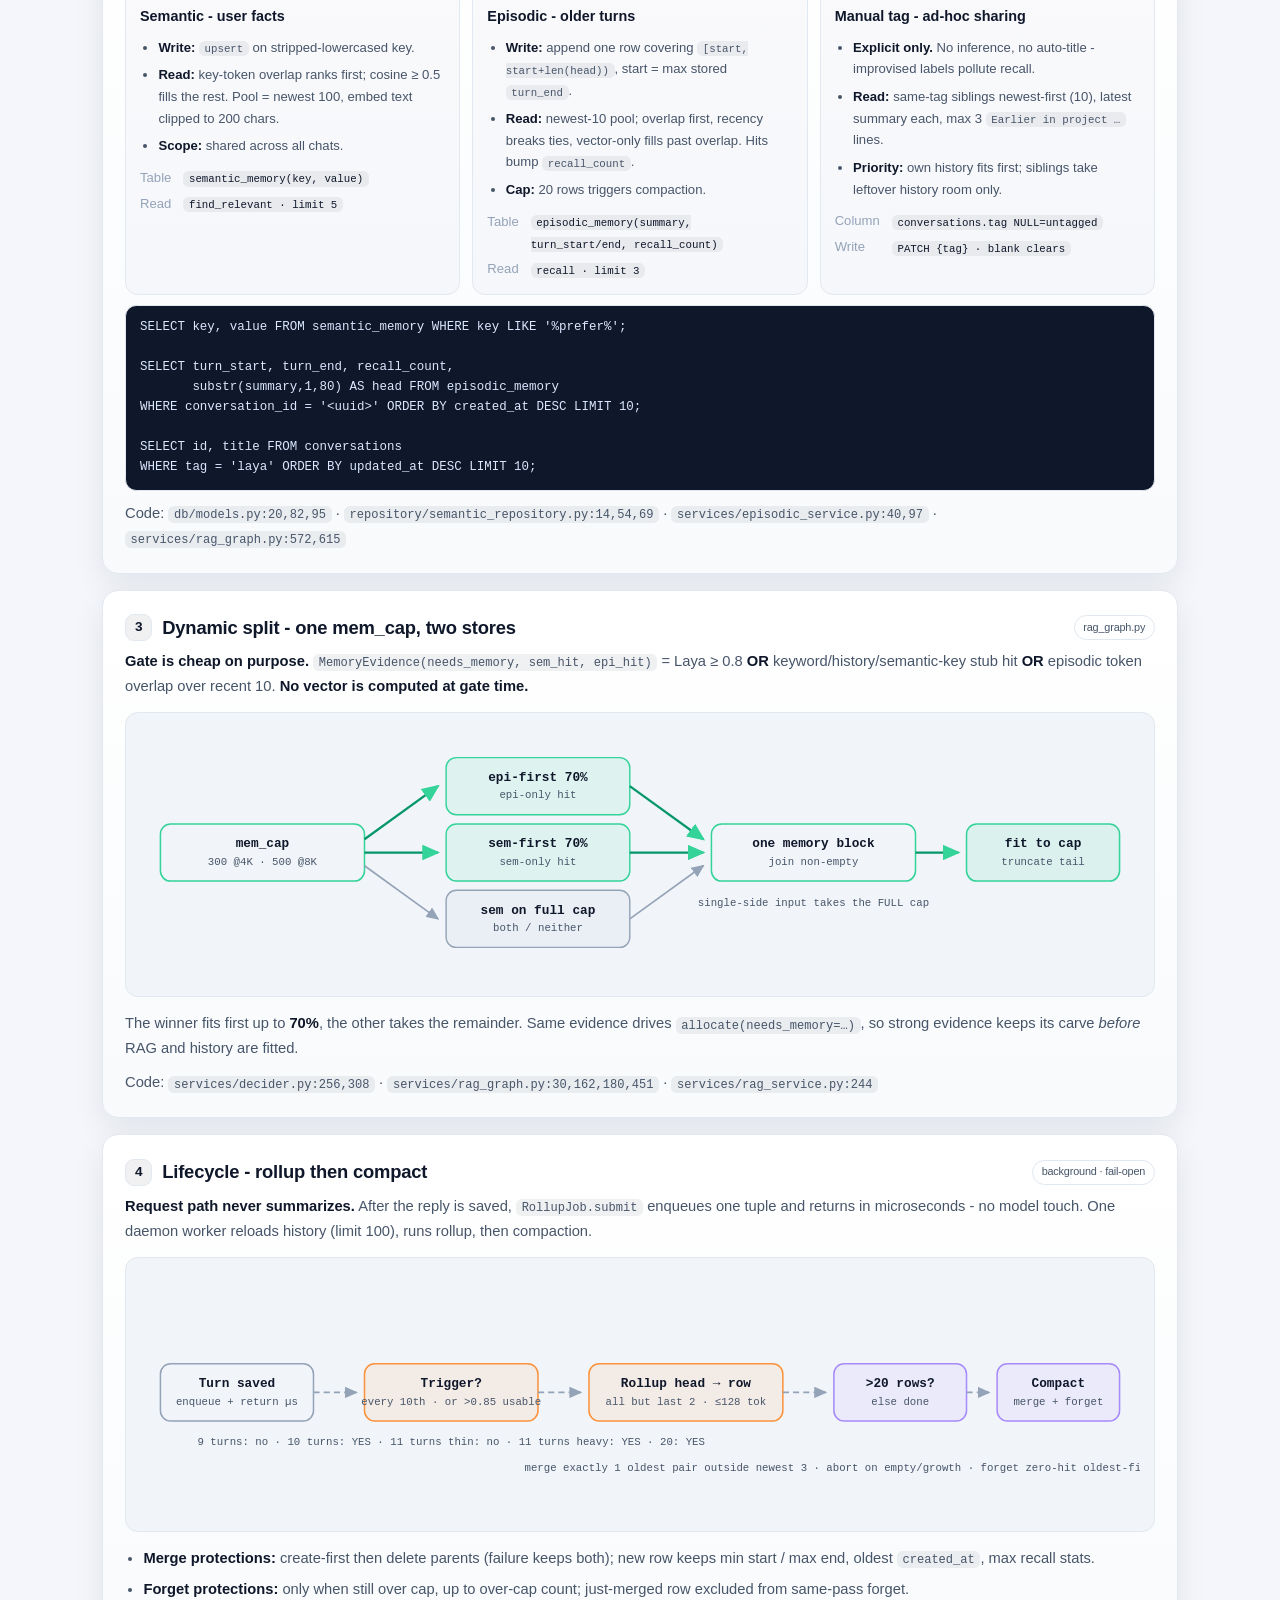
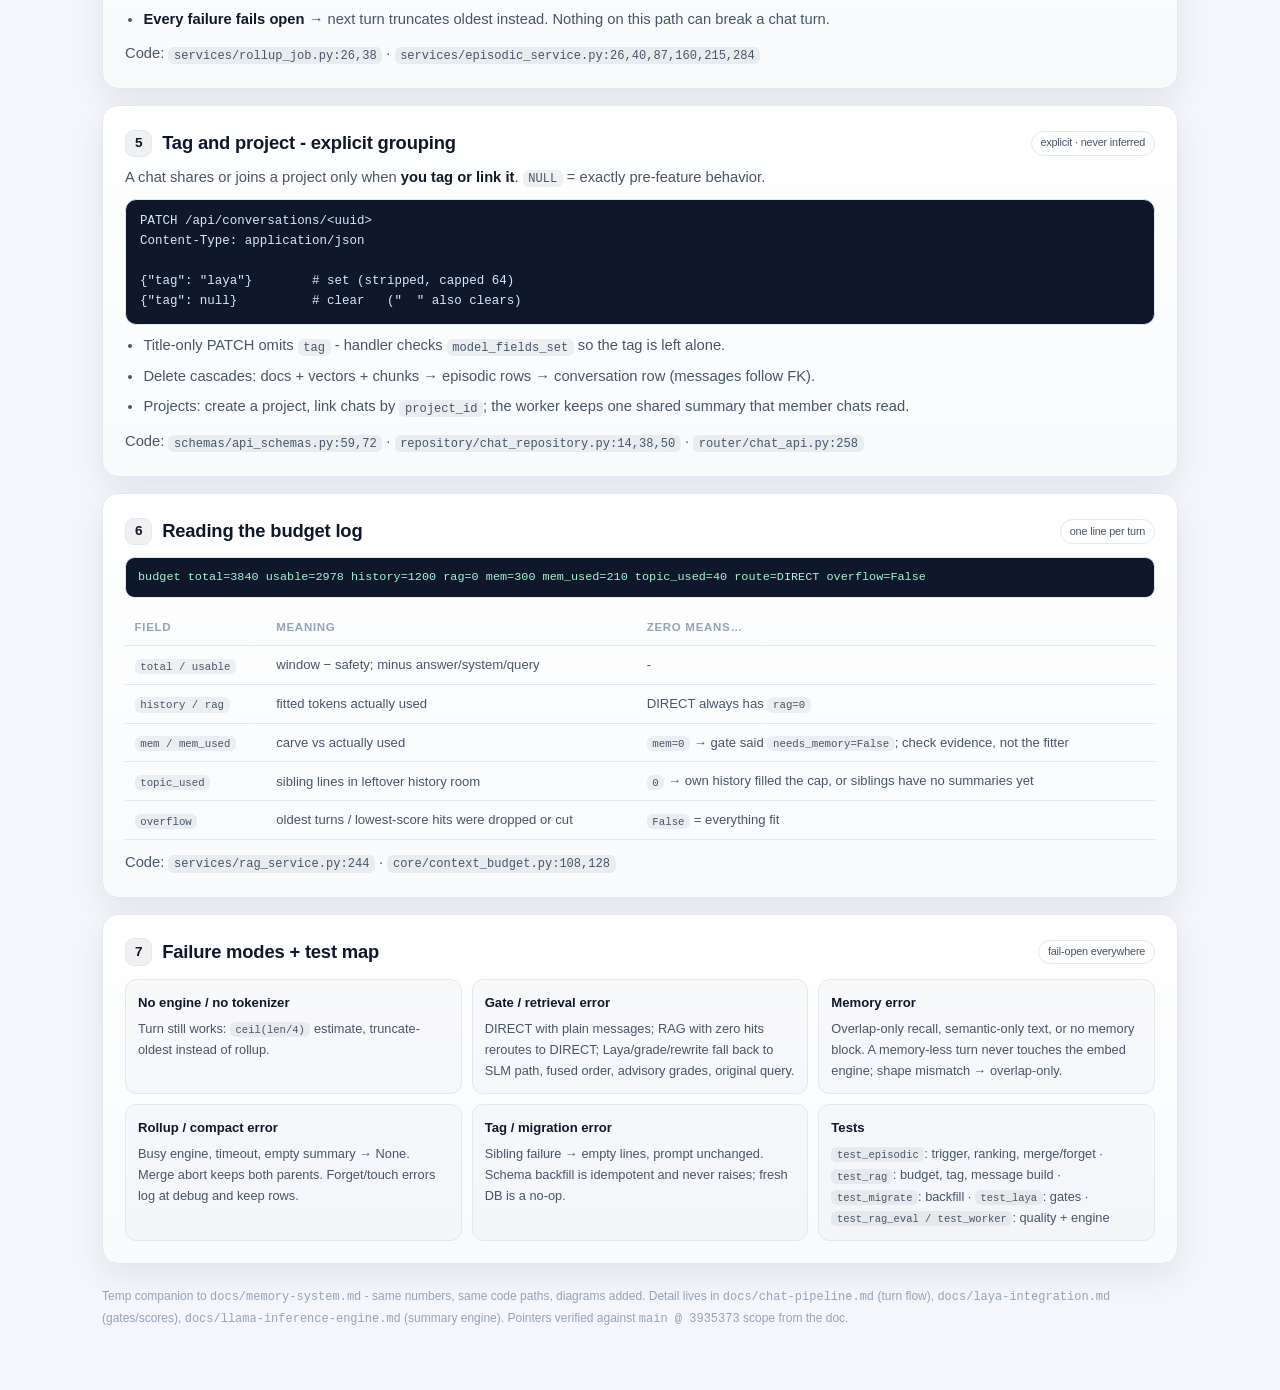
==== commit 64832dde: "feat(db): remove topic legacy, tag plus project only" ====
--- a/docs/memory-system-explainer.html
+++ b/docs/memory-system-explainer.html
@@ -79,7 +79,7 @@
 <div class="toolbar">
 <button onclick="toggleTheme()">Toggle light / dark</button>
 <div class="toc">
-<a href="#budget">1 Budget</a><a href="#tiers">2 Tiers</a><a href="#split">3 Split</a><a href="#lifecycle">4 Lifecycle</a><a href="#topic">5 Topics</a><a href="#log">6 Budget log</a><a href="#fail">7 Failures</a>
+<a href="#budget">1 Budget</a><a href="#tiers">2 Tiers</a><a href="#split">3 Split</a><a href="#lifecycle">4 Lifecycle</a><a href="#topic">5 Tags</a><a href="#log">6 Budget log</a><a href="#fail">7 Failures</a>
 </div>
 </div>
 
@@ -99,7 +99,7 @@
 <rect x="810" y="150" width="140" height="56" rx="10" fill="rgba(52,211,153,.12)" stroke="#34d399" stroke-width="1.5"/><text class="nt" x="880" y="173" text-anchor="middle">Prompt</text><text class="ns" x="880" y="190" text-anchor="middle">plain / grounded</text>
 <rect x="200" y="30" width="140" height="52" rx="10" fill="rgba(167,139,250,.12)" stroke="#a78bfa" stroke-width="1.4"/><text class="nt" x="270" y="51" text-anchor="middle">semantic</text><text class="ns" x="270" y="67" text-anchor="middle">facts · all chats</text>
 <rect x="400" y="30" width="150" height="52" rx="10" fill="rgba(167,139,250,.12)" stroke="#a78bfa" stroke-width="1.4"/><text class="nt" x="475" y="51" text-anchor="middle">episodic</text><text class="ns" x="475" y="67" text-anchor="middle">summaries · this chat</text>
-<rect x="610" y="30" width="140" height="52" rx="10" fill="rgba(167,139,250,.12)" stroke="#a78bfa" stroke-width="1.4"/><text class="nt" x="680" y="51" text-anchor="middle">topic siblings</text><text class="ns" x="680" y="67" text-anchor="middle">max 3 lines</text>
+<rect x="610" y="30" width="140" height="52" rx="10" fill="rgba(167,139,250,.12)" stroke="#a78bfa" stroke-width="1.4"/><text class="nt" x="680" y="51" text-anchor="middle">tag siblings</text><text class="ns" x="680" y="67" text-anchor="middle">max 3 lines</text>
 <rect x="200" y="268" width="140" height="52" rx="10" fill="rgba(251,113,133,.1)" stroke="#fb7185" stroke-width="1.4"/><text class="nt" x="270" y="289" text-anchor="middle">Laya gate</text><text class="ns" x="270" y="305" text-anchor="middle">needs-memory ≥ 0.8</text>
 <rect x="810" y="268" width="140" height="52" rx="10" fill="rgba(251,146,60,.12)" stroke="#fb923c" stroke-width="1.4"/><text class="nt" x="880" y="289" text-anchor="middle">Rollup worker</text><text class="ns" x="880" y="305" text-anchor="middle">FIFO background</text>
 <line class="edge main" x1="140" y1="178" x2="192" y2="178" marker-end="url(#aM)"/><line class="edge main" x1="340" y1="178" x2="392" y2="178" marker-end="url(#aM)"/><line class="edge main" x1="550" y1="178" x2="602" y2="178" marker-end="url(#aM)"/><line class="edge main" x1="750" y1="178" x2="802" y2="178" marker-end="url(#aM)"/>
@@ -146,9 +146,9 @@
 <div class="tier"><span class="pill">Tier 2 · per-chat</span><h3>Episodic - older turns</h3>
 <ul><li><strong>Write:</strong> append one row covering <code>[start, start+len(head))</code>, start = max stored <code>turn_end</code>.</li><li><strong>Read:</strong> newest-10 pool; overlap first, recency breaks ties, vector-only fills past overlap. Hits bump <code>recall_count</code>.</li><li><strong>Cap:</strong> 20 rows triggers compaction.</li></ul>
 <dl class="kv"><dt>Table</dt><dd><code>episodic_memory(summary, turn_start/end, recall_count)</code></dd><dt>Read</dt><dd><code>recall · limit 3</code></dd></dl></div>
-<div class="tier"><span class="pill">Tier 3 · cross-chat key</span><h3>Working-topic - project key</h3>
-<ul><li><strong>Explicit only.</strong> No inference, no auto-title - improvised labels pollute recall.</li><li><strong>Read:</strong> same-topic siblings newest-first (10), latest summary each, max 3 <code>Earlier in project …</code> lines.</li><li><strong>Priority:</strong> own history fits first; siblings take leftover history room only.</li></ul>
-<dl class="kv"><dt>Column</dt><dd><code>conversations.topic NULL=untagged</code></dd><dt>Write</dt><dd><code>PATCH {topic} · blank clears</code></dd></dl></div>
+<div class="tier"><span class="pill">Tier 3 · cross-chat key</span><h3>Manual tag - ad-hoc sharing</h3>
+<ul><li><strong>Explicit only.</strong> No inference, no auto-title - improvised labels pollute recall.</li><li><strong>Read:</strong> same-tag siblings newest-first (10), latest summary each, max 3 <code>Earlier in project …</code> lines.</li><li><strong>Priority:</strong> own history fits first; siblings take leftover history room only.</li></ul>
+<dl class="kv"><dt>Column</dt><dd><code>conversations.tag NULL=untagged</code></dd><dt>Write</dt><dd><code>PATCH {tag} · blank clears</code></dd></dl></div>
 </div>
 <pre>SELECT key, value FROM semantic_memory WHERE key LIKE '%prefer%';
 
@@ -157,7 +157,7 @@
 WHERE conversation_id = '&lt;uuid&gt;' ORDER BY created_at DESC LIMIT 10;
 
 SELECT id, title FROM conversations
-WHERE topic = 'laya' ORDER BY updated_at DESC LIMIT 10;</pre>
+WHERE tag = 'laya' ORDER BY updated_at DESC LIMIT 10;</pre>
 <p class="src">Code: <code>db/models.py:20,82,95</code> · <code>repository/semantic_repository.py:14,54,69</code> · <code>services/episodic_service.py:40,97</code> · <code>services/rag_graph.py:572,615</code></p>
 </div>
 
@@ -207,19 +207,19 @@
 <p class="src">Code: <code>services/rollup_job.py:26,38</code> · <code>services/episodic_service.py:26,40,87,160,215,284</code></p>
 </div>
 
-<!-- 5 TOPIC -->
+<!-- 5 TAG -->
 <div class="card" id="topic">
-<h2><span class="num">5</span> Topic tagging - project keys <span class="tag">explicit · never inferred</span></h2>
-<p>A chat joins a project only when <strong>you tag it</strong>. <code>NULL</code> = exactly pre-feature behavior.</p>
+<h2><span class="num">5</span> Tag and project - explicit grouping <span class="tag">explicit · never inferred</span></h2>
+<p>A chat shares or joins a project only when <strong>you tag or link it</strong>. <code>NULL</code> = exactly pre-feature behavior.</p>
 <pre>PATCH /api/conversations/&lt;uuid&gt;
 Content-Type: application/json
 
-{"topic": "laya"}        # set (stripped, capped 64)
-{"topic": null}          # clear   ("  " also clears)</pre>
+{"tag": "laya"}        # set (stripped, capped 64)
+{"tag": null}          # clear   ("  " also clears)</pre>
 <ul>
-<li>Title-only PATCH omits <code>topic</code> - handler checks <code>model_fields_set</code> so the tag is left alone.</li>
+<li>Title-only PATCH omits <code>tag</code> - handler checks <code>model_fields_set</code> so the tag is left alone.</li>
 <li>Delete cascades: docs + vectors + chunks → episodic rows → conversation row (messages follow FK).</li>
-<li>Pending rename <code>topic → project</code>: doc updated, code still <code>topic</code>.</li>
+<li>Projects: create a project, link chats by <code>project_id</code>; the worker keeps one shared summary that member chats read.</li>
 </ul>
 <p class="src">Code: <code>schemas/api_schemas.py:59,72</code> · <code>repository/chat_repository.py:14,38,50</code> · <code>router/chat_api.py:258</code></p>
 </div>
@@ -245,8 +245,8 @@
 <div class="fitem"><b>Gate / retrieval error</b>DIRECT with plain messages; RAG with zero hits reroutes to DIRECT; Laya/grade/rewrite fall back to SLM path, fused order, advisory grades, original query.</div>
 <div class="fitem"><b>Memory error</b>Overlap-only recall, semantic-only text, or no memory block. A memory-less turn never touches the embed engine; shape mismatch → overlap-only.</div>
 <div class="fitem"><b>Rollup / compact error</b>Busy engine, timeout, empty summary → None. Merge abort keeps both parents. Forget/touch errors log at debug and keep rows.</div>
-<div class="fitem"><b>Topic / migration error</b>Sibling failure → empty lines, prompt unchanged. Schema backfill is idempotent and never raises; fresh DB is a no-op.</div>
-<div class="fitem"><b>Tests</b><code>test_episodic</code>: trigger, ranking, merge/forget · <code>test_rag</code>: budget, topic, message build · <code>test_migrate</code>: backfill · <code>test_laya</code>: gates · <code>test_rag_eval / test_worker</code>: quality + engine</div>
+<div class="fitem"><b>Tag / migration error</b>Sibling failure → empty lines, prompt unchanged. Schema backfill is idempotent and never raises; fresh DB is a no-op.</div>
+<div class="fitem"><b>Tests</b><code>test_episodic</code>: trigger, ranking, merge/forget · <code>test_rag</code>: budget, tag, message build · <code>test_migrate</code>: backfill · <code>test_laya</code>: gates · <code>test_rag_eval / test_worker</code>: quality + engine</div>
 </div>
 </div>
 
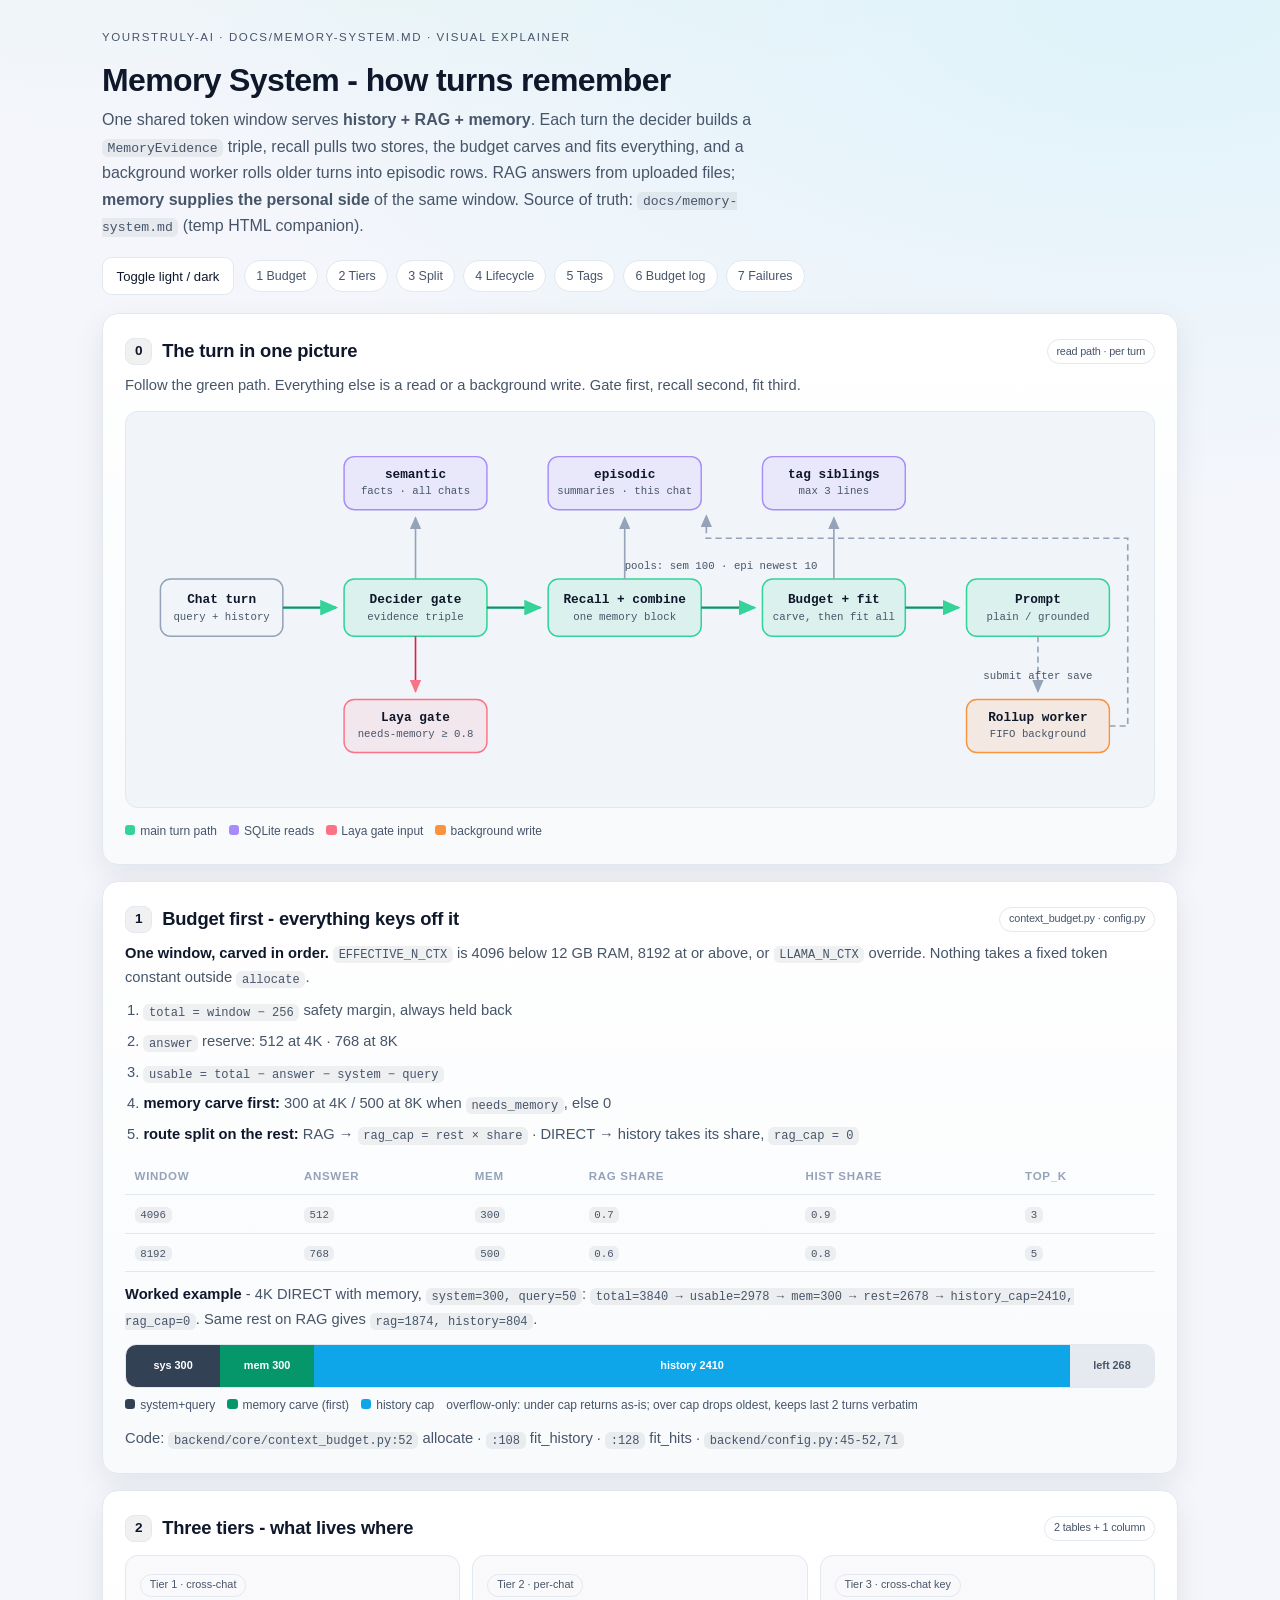
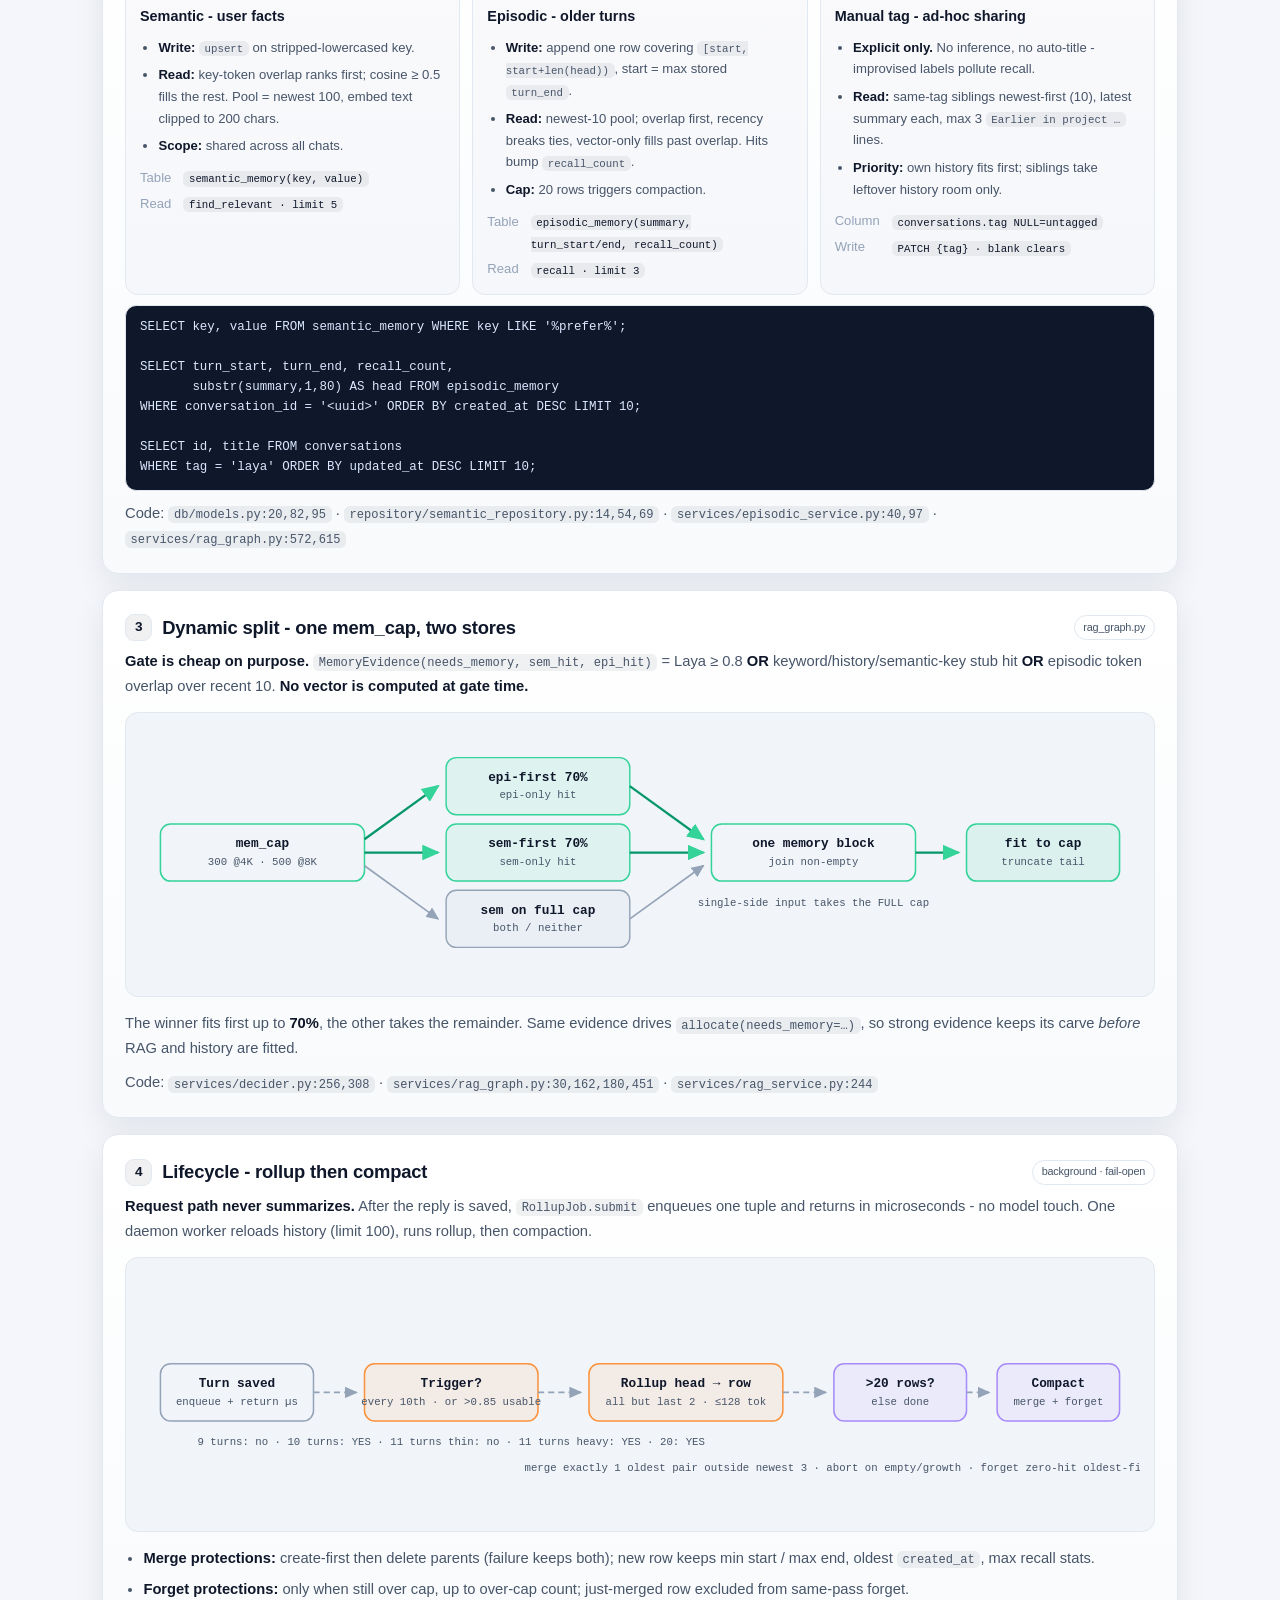
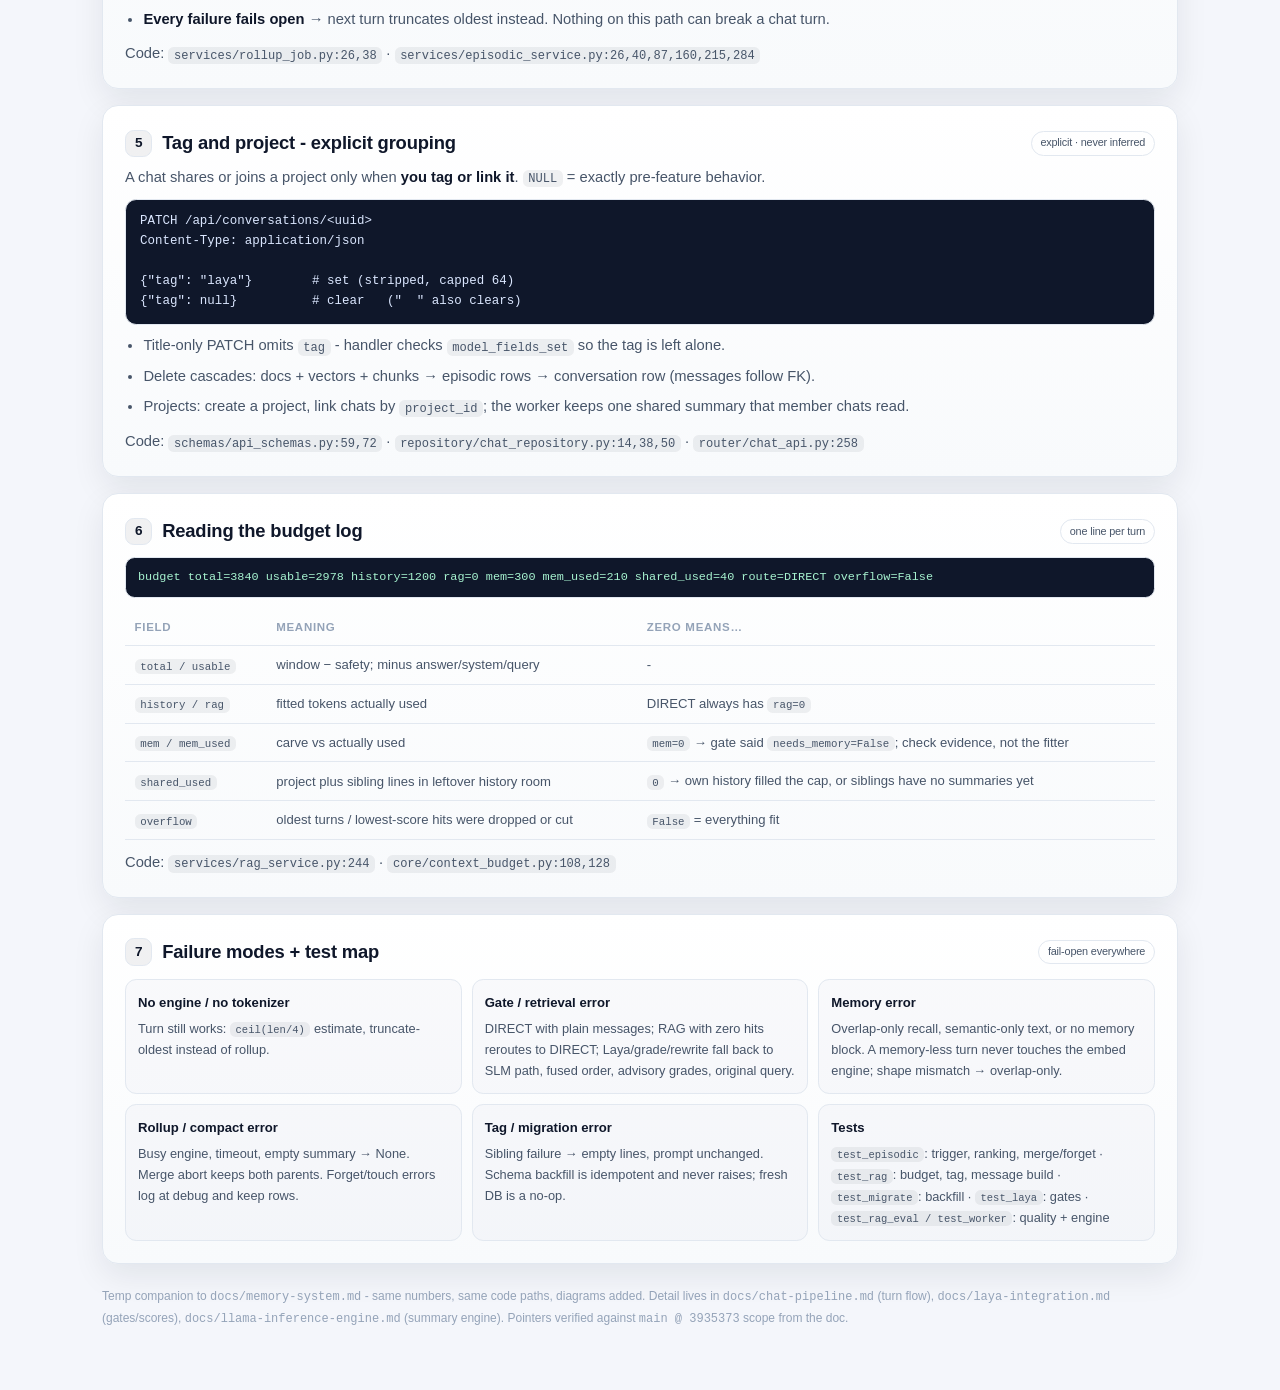
==== commit 73e65272: "feat(services): rename budget log topic_used to shared_used" ====
--- a/docs/memory-system-explainer.html
+++ b/docs/memory-system-explainer.html
@@ -227,12 +227,12 @@
 <!-- 6 LOG -->
 <div class="card" id="log">
 <h2><span class="num">6</span> Reading the budget log <span class="tag">one line per turn</span></h2>
-<div class="logline">budget total=3840 usable=2978 history=1200 rag=0 mem=300 mem_used=210 topic_used=40 route=DIRECT overflow=False</div>
+<div class="logline">budget total=3840 usable=2978 history=1200 rag=0 mem=300 mem_used=210 shared_used=40 route=DIRECT overflow=False</div>
 <table><tr><th>Field</th><th>Meaning</th><th>Zero means…</th></tr>
 <tr><td><code>total / usable</code></td><td>window − safety; minus answer/system/query</td><td>-</td></tr>
 <tr><td><code>history / rag</code></td><td>fitted tokens actually used</td><td>DIRECT always has <code>rag=0</code></td></tr>
 <tr><td><code>mem / mem_used</code></td><td>carve vs actually used</td><td><code>mem=0</code> → gate said <code>needs_memory=False</code>; check evidence, not the fitter</td></tr>
-<tr><td><code>topic_used</code></td><td>sibling lines in leftover history room</td><td><code>0</code> → own history filled the cap, or siblings have no summaries yet</td></tr>
+<tr><td><code>shared_used</code></td><td>project plus sibling lines in leftover history room</td><td><code>0</code> → own history filled the cap, or siblings have no summaries yet</td></tr>
 <tr><td><code>overflow</code></td><td>oldest turns / lowest-score hits were dropped or cut</td><td><code>False</code> = everything fit</td></tr></table>
 <p class="src">Code: <code>services/rag_service.py:244</code> · <code>core/context_budget.py:108,128</code></p>
 </div>
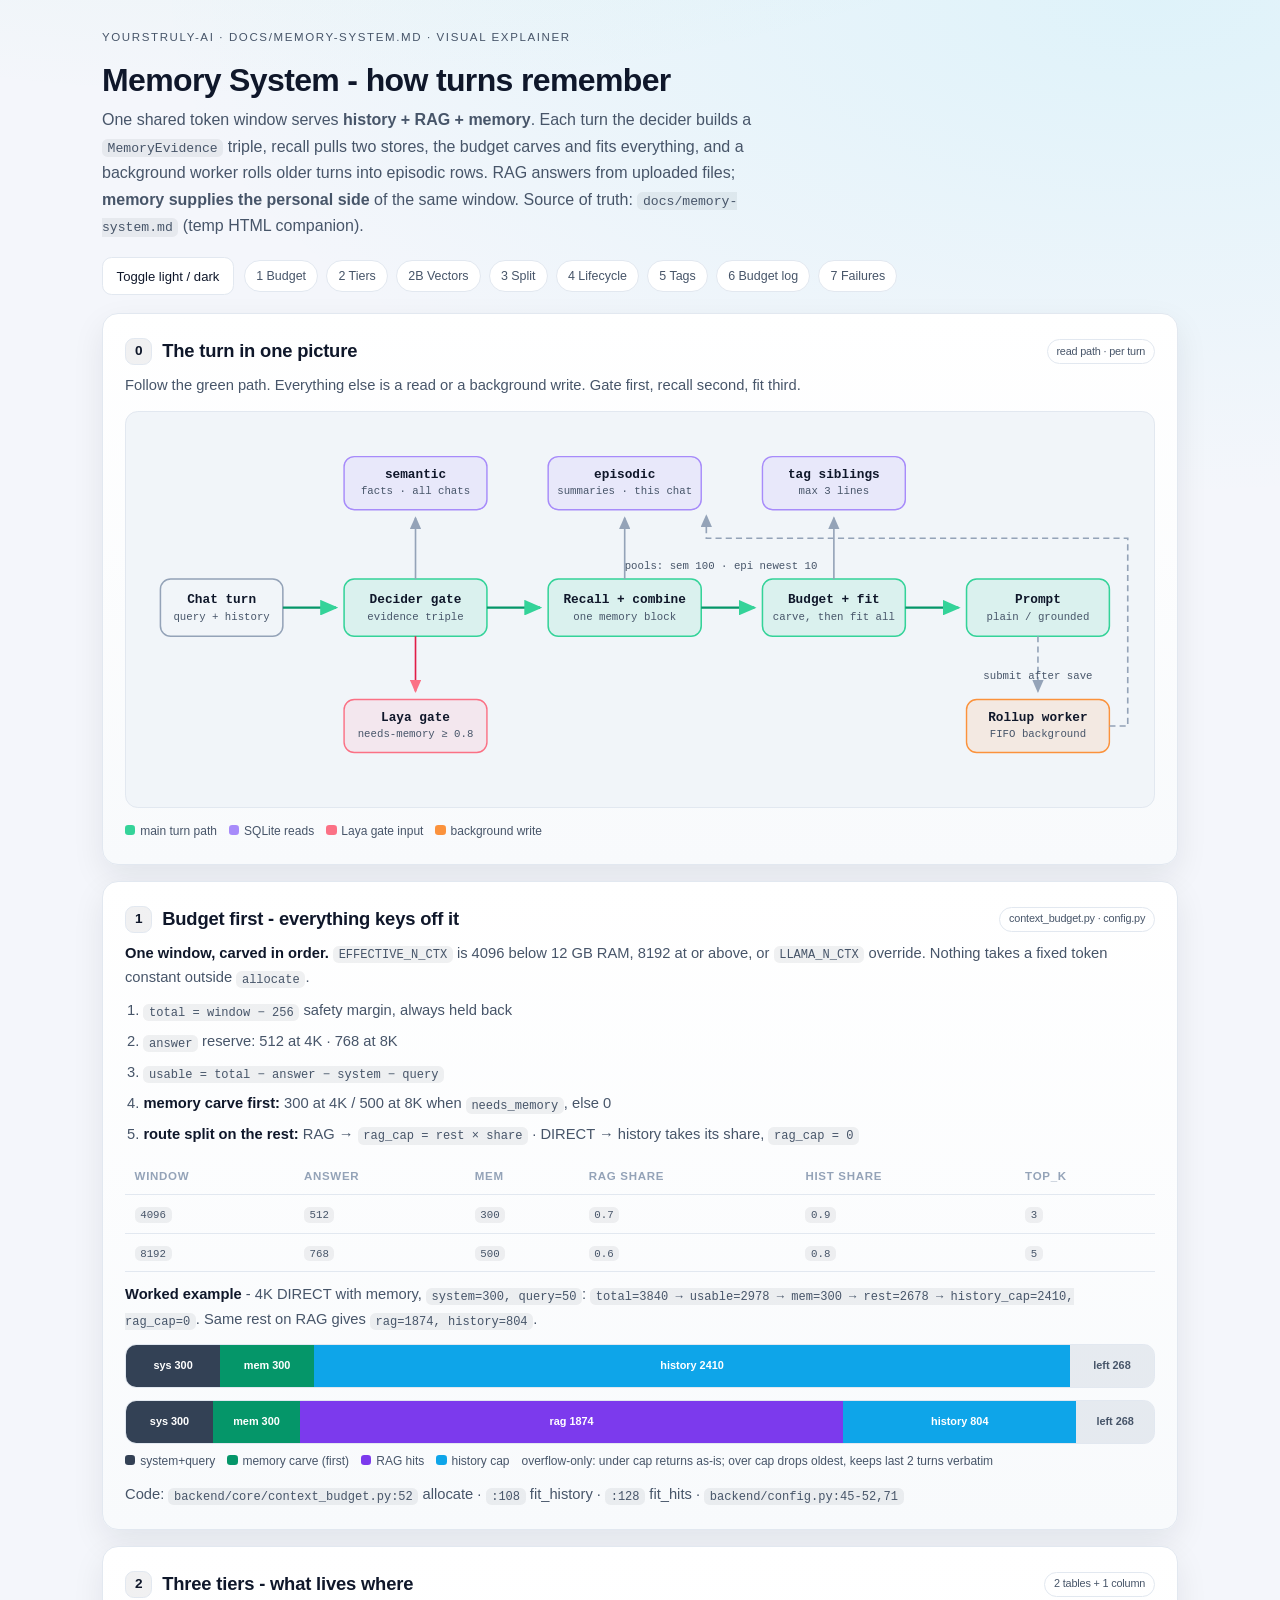
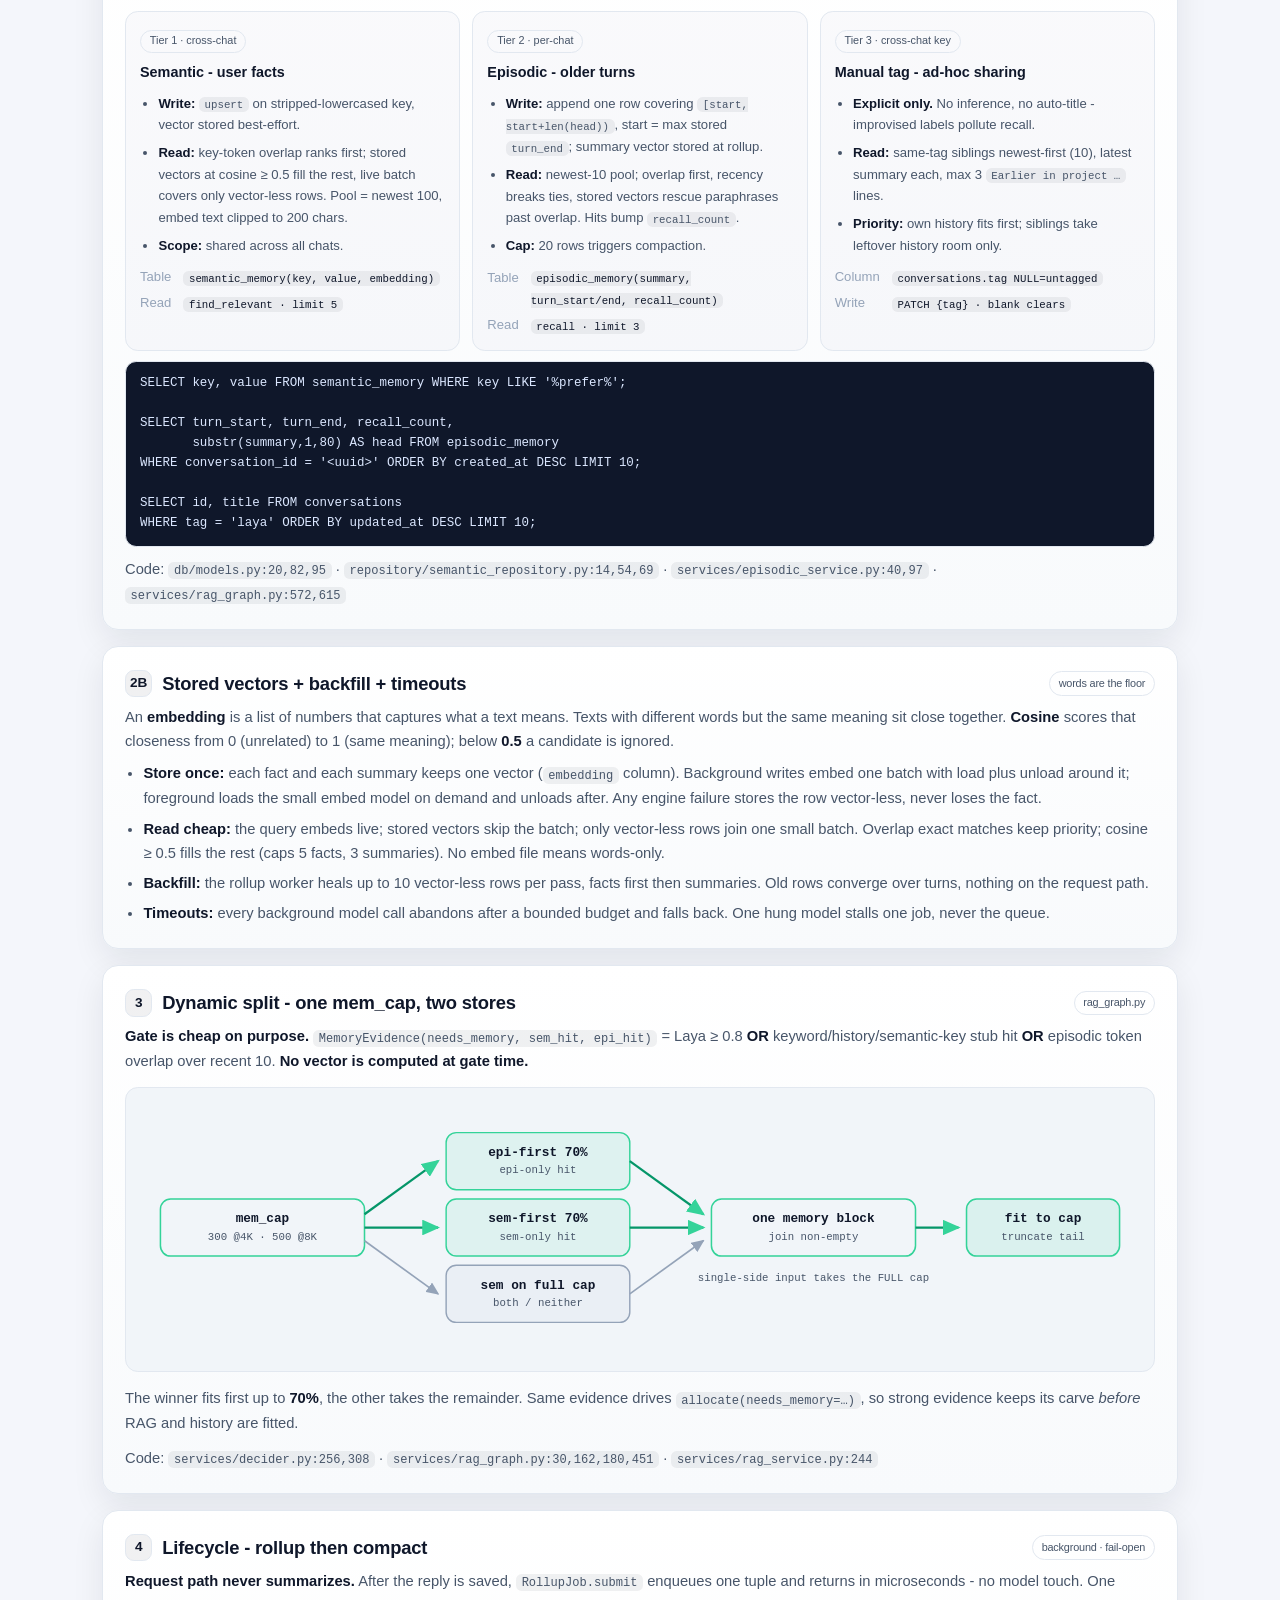
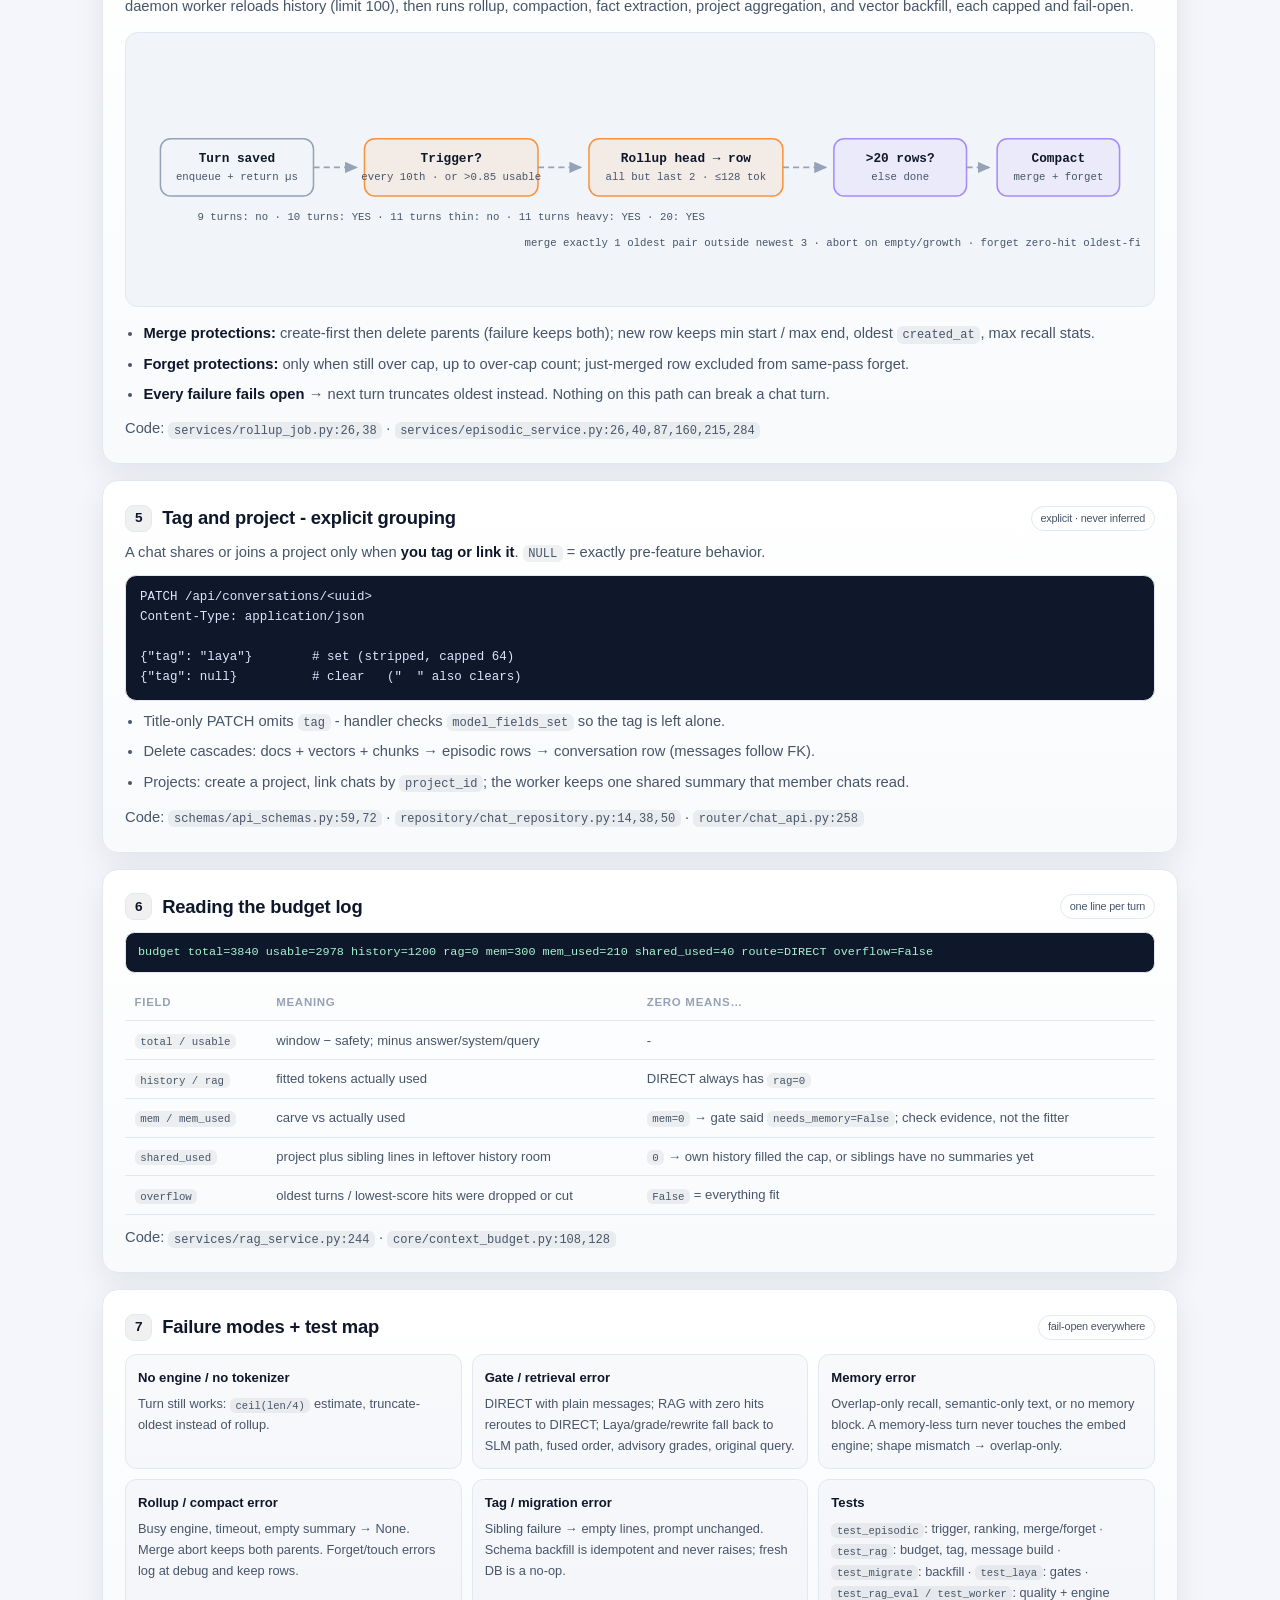
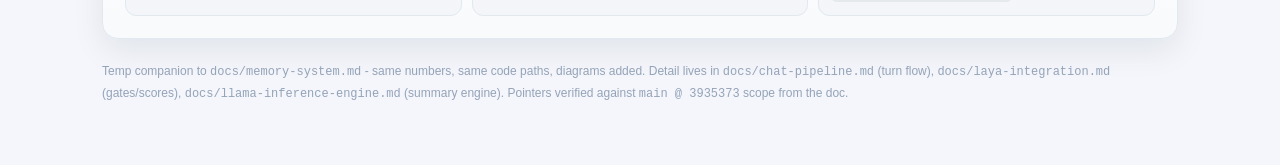
==== commit 14d3ba24: "docs(memory): vectors, tags, gaps, RAG bar" ====
--- a/docs/memory-system-explainer.html
+++ b/docs/memory-system-explainer.html
@@ -79,7 +79,7 @@
 <div class="toolbar">
 <button onclick="toggleTheme()">Toggle light / dark</button>
 <div class="toc">
-<a href="#budget">1 Budget</a><a href="#tiers">2 Tiers</a><a href="#split">3 Split</a><a href="#lifecycle">4 Lifecycle</a><a href="#topic">5 Tags</a><a href="#log">6 Budget log</a><a href="#fail">7 Failures</a>
+<a href="#budget">1 Budget</a><a href="#tiers">2 Tiers</a><a href="#vectors">2B Vectors</a><a href="#split">3 Split</a><a href="#lifecycle">4 Lifecycle</a><a href="#topic">5 Tags</a><a href="#log">6 Budget log</a><a href="#fail">7 Failures</a>
 </div>
 </div>
 
@@ -132,7 +132,8 @@
 <tr><td><code>8192</code></td><td><code>768</code></td><td><code>500</code></td><td><code>0.6</code></td><td><code>0.8</code></td><td><code>5</code></td></tr></table>
 <p style="margin-top:10px"><strong>Worked example</strong> - 4K DIRECT with memory, <code>system=300, query=50</code>: <code>total=3840 → usable=2978 → mem=300 → rest=2678 → history_cap=2410, rag_cap=0</code>. Same rest on RAG gives <code>rag=1874, history=804</code>.</p>
 <div class="bar"><div class="b-sys" style="flex:300">sys 300</div><div class="b-mem" style="flex:300">mem 300</div><div class="b-hist" style="flex:2410">history 2410</div><div class="b-left" style="flex:268">left 268</div></div>
-<div class="legend"><span><span class="sw" style="background:#334155"></span>system+query</span><span><span class="sw" style="background:#059669"></span>memory carve (first)</span><span><span class="sw" style="background:#0ea5e9"></span>history cap</span><span>overflow-only: under cap returns as-is; over cap drops oldest, keeps last 2 turns verbatim</span></div>
+<div class="bar"><div class="b-sys" style="flex:300">sys 300</div><div class="b-mem" style="flex:300">mem 300</div><div class="b-rag" style="flex:1874">rag 1874</div><div class="b-hist" style="flex:804">history 804</div><div class="b-left" style="flex:268">left 268</div></div>
+<div class="legend"><span><span class="sw" style="background:#334155"></span>system+query</span><span><span class="sw" style="background:#059669"></span>memory carve (first)</span><span><span class="sw" style="background:#7c3aed"></span>RAG hits</span><span><span class="sw" style="background:#0ea5e9"></span>history cap</span><span>overflow-only: under cap returns as-is; over cap drops oldest, keeps last 2 turns verbatim</span></div>
 <p class="src">Code: <code>backend/core/context_budget.py:52</code> allocate · <code>:108</code> fit_history · <code>:128</code> fit_hits · <code>backend/config.py:45-52,71</code></p>
 </div>
 
@@ -141,10 +142,10 @@
 <h2><span class="num">2</span> Three tiers - what lives where <span class="tag">2 tables + 1 column</span></h2>
 <div class="cols">
 <div class="tier"><span class="pill">Tier 1 · cross-chat</span><h3>Semantic - user facts</h3>
-<ul><li><strong>Write:</strong> <code>upsert</code> on stripped-lowercased key.</li><li><strong>Read:</strong> key-token overlap ranks first; cosine ≥ 0.5 fills the rest. Pool = newest 100, embed text clipped to 200 chars.</li><li><strong>Scope:</strong> shared across all chats.</li></ul>
-<dl class="kv"><dt>Table</dt><dd><code>semantic_memory(key, value)</code></dd><dt>Read</dt><dd><code>find_relevant · limit 5</code></dd></dl></div>
+<ul><li><strong>Write:</strong> <code>upsert</code> on stripped-lowercased key, vector stored best-effort.</li><li><strong>Read:</strong> key-token overlap ranks first; stored vectors at cosine ≥ 0.5 fill the rest, live batch covers only vector-less rows. Pool = newest 100, embed text clipped to 200 chars.</li><li><strong>Scope:</strong> shared across all chats.</li></ul>
+<dl class="kv"><dt>Table</dt><dd><code>semantic_memory(key, value, embedding)</code></dd><dt>Read</dt><dd><code>find_relevant · limit 5</code></dd></dl></div>
 <div class="tier"><span class="pill">Tier 2 · per-chat</span><h3>Episodic - older turns</h3>
-<ul><li><strong>Write:</strong> append one row covering <code>[start, start+len(head))</code>, start = max stored <code>turn_end</code>.</li><li><strong>Read:</strong> newest-10 pool; overlap first, recency breaks ties, vector-only fills past overlap. Hits bump <code>recall_count</code>.</li><li><strong>Cap:</strong> 20 rows triggers compaction.</li></ul>
+<ul><li><strong>Write:</strong> append one row covering <code>[start, start+len(head))</code>, start = max stored <code>turn_end</code>; summary vector stored at rollup.</li><li><strong>Read:</strong> newest-10 pool; overlap first, recency breaks ties, stored vectors rescue paraphrases past overlap. Hits bump <code>recall_count</code>.</li><li><strong>Cap:</strong> 20 rows triggers compaction.</li></ul>
 <dl class="kv"><dt>Table</dt><dd><code>episodic_memory(summary, turn_start/end, recall_count)</code></dd><dt>Read</dt><dd><code>recall · limit 3</code></dd></dl></div>
 <div class="tier"><span class="pill">Tier 3 · cross-chat key</span><h3>Manual tag - ad-hoc sharing</h3>
 <ul><li><strong>Explicit only.</strong> No inference, no auto-title - improvised labels pollute recall.</li><li><strong>Read:</strong> same-tag siblings newest-first (10), latest summary each, max 3 <code>Earlier in project …</code> lines.</li><li><strong>Priority:</strong> own history fits first; siblings take leftover history room only.</li></ul>
@@ -159,6 +160,18 @@
 SELECT id, title FROM conversations
 WHERE tag = 'laya' ORDER BY updated_at DESC LIMIT 10;</pre>
 <p class="src">Code: <code>db/models.py:20,82,95</code> · <code>repository/semantic_repository.py:14,54,69</code> · <code>services/episodic_service.py:40,97</code> · <code>services/rag_graph.py:572,615</code></p>
+</div>
+
+<!-- 2B VECTORS -->
+<div class="card" id="vectors">
+<h2><span class="num">2B</span> Stored vectors + backfill + timeouts <span class="tag">words are the floor</span></h2>
+<p>An <strong>embedding</strong> is a list of numbers that captures what a text means. Texts with different words but the same meaning sit close together. <strong>Cosine</strong> scores that closeness from 0 (unrelated) to 1 (same meaning); below <strong>0.5</strong> a candidate is ignored.</p>
+<ul>
+<li><strong>Store once:</strong> each fact and each summary keeps one vector (<code>embedding</code> column). Background writes embed one batch with load plus unload around it; foreground loads the small embed model on demand and unloads after. Any engine failure stores the row vector-less, never loses the fact.</li>
+<li><strong>Read cheap:</strong> the query embeds live; stored vectors skip the batch; only vector-less rows join one small batch. Overlap exact matches keep priority; cosine ≥ 0.5 fills the rest (caps 5 facts, 3 summaries). No embed file means words-only.</li>
+<li><strong>Backfill:</strong> the rollup worker heals up to 10 vector-less rows per pass, facts first then summaries. Old rows converge over turns, nothing on the request path.</li>
+<li><strong>Timeouts:</strong> every background model call abandons after a bounded budget and falls back. One hung model stalls one job, never the queue.</li>
+</ul>
 </div>
 
 <!-- 3 SPLIT -->
@@ -186,7 +199,7 @@
 <!-- 4 LIFECYCLE -->
 <div class="card" id="lifecycle">
 <h2><span class="num">4</span> Lifecycle - rollup then compact <span class="tag">background · fail-open</span></h2>
-<p><strong>Request path never summarizes.</strong> After the reply is saved, <code>RollupJob.submit</code> enqueues one tuple and returns in microseconds - no model touch. One daemon worker reloads history (limit 100), runs rollup, then compaction.</p>
+<p><strong>Request path never summarizes.</strong> After the reply is saved, <code>RollupJob.submit</code> enqueues one tuple and returns in microseconds - no model touch. One daemon worker reloads history (limit 100), then runs rollup, compaction, fact extraction, project aggregation, and vector backfill, each capped and fail-open.</p>
 <div class="diagram">
 <svg viewBox="0 0 980 240" role="img" aria-label="Rollup and compaction lifecycle">
 <rect x="20" y="90" width="150" height="56" rx="10" fill="none" stroke="#94a3b8" stroke-width="1.5"/><text class="nt" x="95" y="113" text-anchor="middle">Turn saved</text><text class="ns" x="95" y="130" text-anchor="middle">enqueue + return µs</text>
